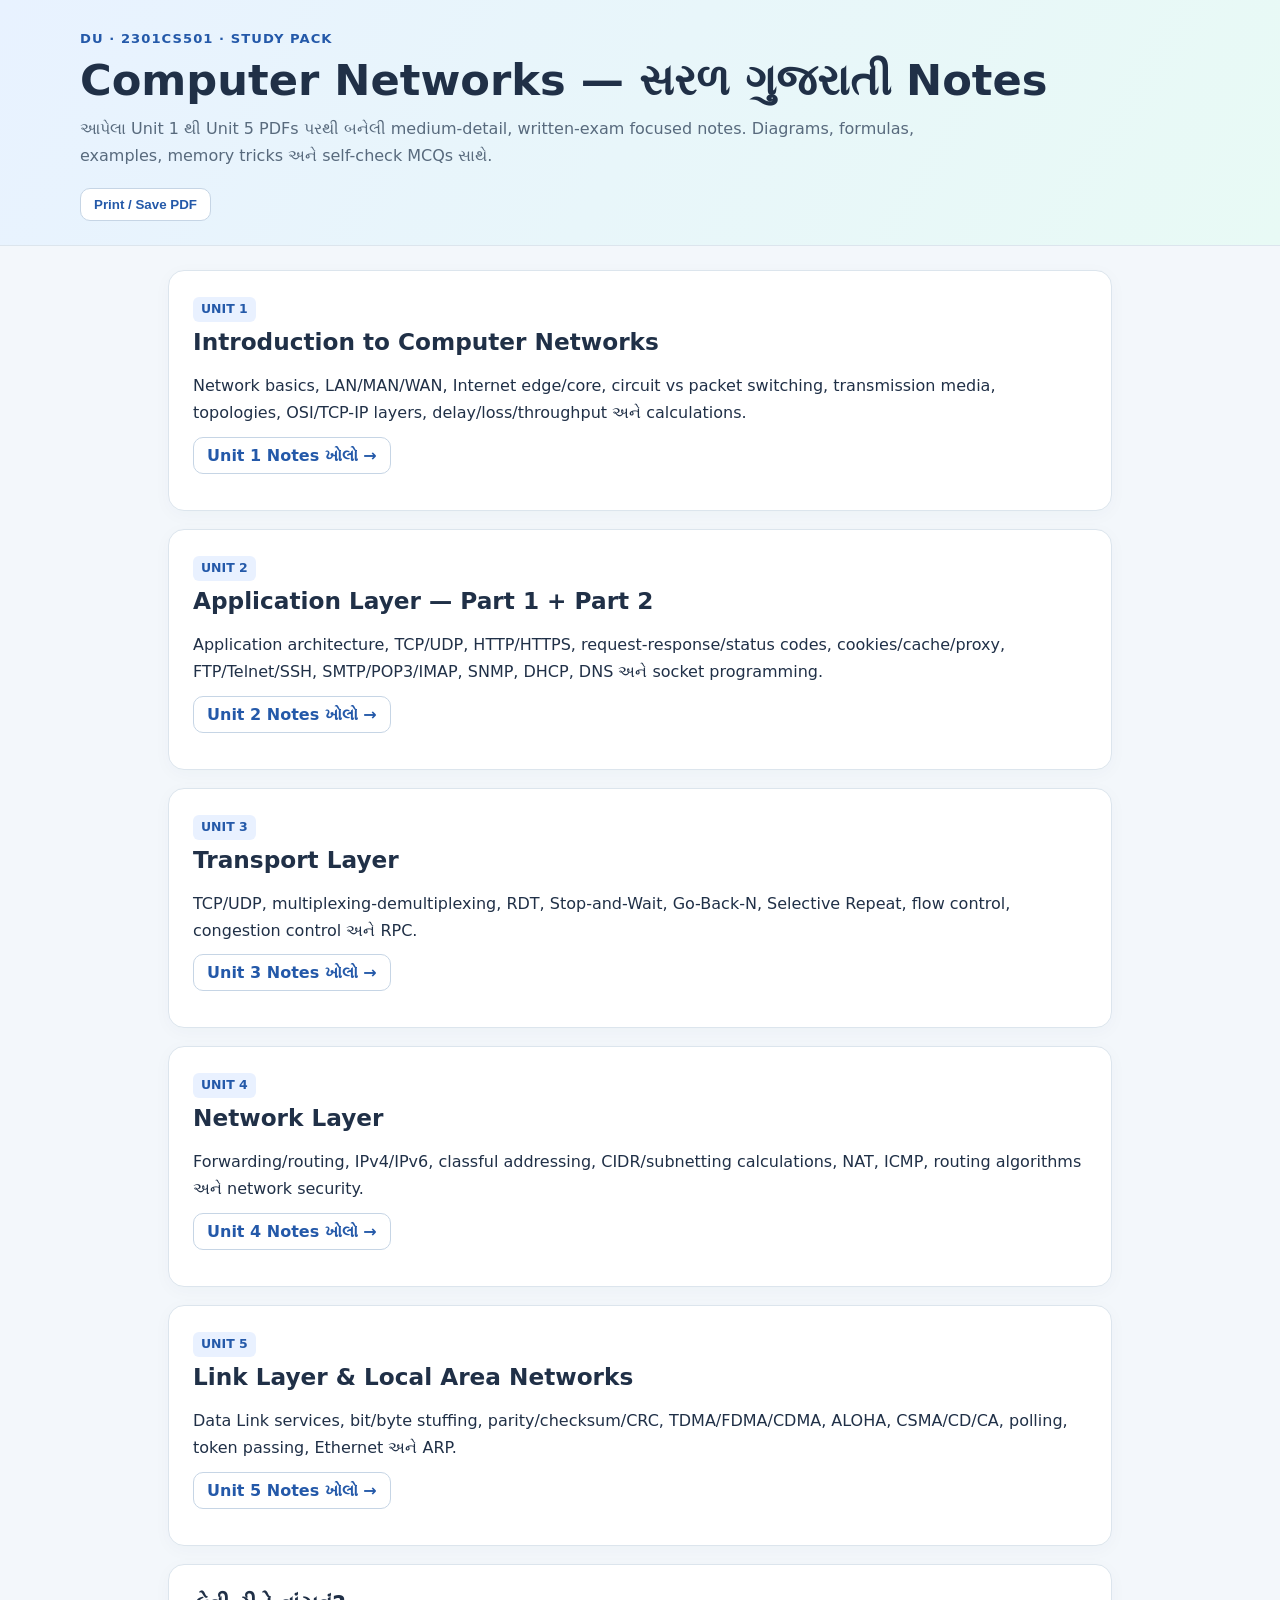
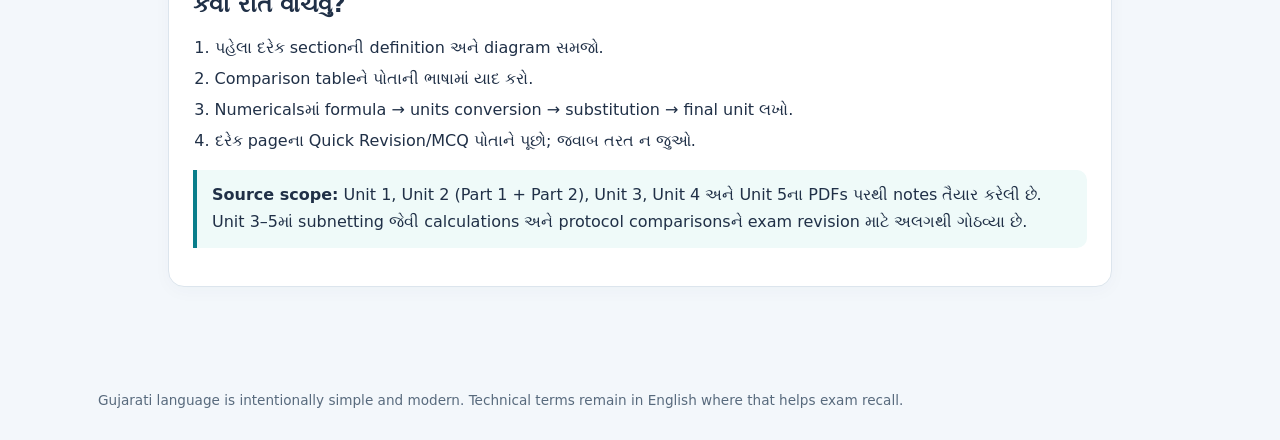
==== index.html @ ba111357 "CN" ====
<!doctype html><html lang="gu"><head><meta charset="utf-8"><meta name="viewport" content="width=device-width,initial-scale=1"><title>CN Gujarati Easy Notes</title><link rel="stylesheet" href="style.css"></head><body><header><div class="eyebrow">DU · 2301CS501 · Study Pack</div><h1>Computer Networks — સરળ ગુજરાતી Notes</h1><p>આપેલા Unit 1 થી Unit 5 PDFs પરથી બનેલી medium-detail, written-exam focused notes. Diagrams, formulas, examples, memory tricks અને self-check MCQs સાથે.</p><div class="nav"><button class="action" onclick="window.print()">Print / Save PDF</button></div></header><div class="wrap" style="display:block;max-width:980px"><main><section class="section"><span class="tag">UNIT 1</span><h2>Introduction to Computer Networks</h2><p>Network basics, LAN/MAN/WAN, Internet edge/core, circuit vs packet switching, transmission media, topologies, OSI/TCP-IP layers, delay/loss/throughput અને calculations.</p><p><a class="action" href="unit1.html">Unit 1 Notes ખોલો →</a></p></section><section class="section"><span class="tag">UNIT 2</span><h2>Application Layer — Part 1 + Part 2</h2><p>Application architecture, TCP/UDP, HTTP/HTTPS, request-response/status codes, cookies/cache/proxy, FTP/Telnet/SSH, SMTP/POP3/IMAP, SNMP, DHCP, DNS અને socket programming.</p><p><a class="action" href="unit2.html">Unit 2 Notes ખોલો →</a></p></section><section class="section"><span class="tag">UNIT 3</span><h2>Transport Layer</h2><p>TCP/UDP, multiplexing-demultiplexing, RDT, Stop-and-Wait, Go-Back-N, Selective Repeat, flow control, congestion control અને RPC.</p><p><a class="action" href="unit3.html">Unit 3 Notes ખોલો →</a></p></section><section class="section"><span class="tag">UNIT 4</span><h2>Network Layer</h2><p>Forwarding/routing, IPv4/IPv6, classful addressing, CIDR/subnetting calculations, NAT, ICMP, routing algorithms અને network security.</p><p><a class="action" href="unit4.html">Unit 4 Notes ખોલો →</a></p></section><section class="section"><span class="tag">UNIT 5</span><h2>Link Layer & Local Area Networks</h2><p>Data Link services, bit/byte stuffing, parity/checksum/CRC, TDMA/FDMA/CDMA, ALOHA, CSMA/CD/CA, polling, token passing, Ethernet અને ARP.</p><p><a class="action" href="unit5.html">Unit 5 Notes ખોલો →</a></p></section><section class="section"><h2>કેવી રીતે વાંચવું?</h2><ol><li>પહેલા દરેક sectionની definition અને diagram સમજો.</li><li>Comparison tableને પોતાની ભાષામાં યાદ કરો.</li><li>Numericalsમાં formula → units conversion → substitution → final unit લખો.</li><li>દરેક pageના Quick Revision/MCQ પોતાને પૂછો; જવાબ તરત ન જુઓ.</li></ol><div class="tip"><b>Source scope:</b> Unit 1, Unit 2 (Part 1 + Part 2), Unit 3, Unit 4 અને Unit 5ના PDFs પરથી notes તૈયાર કરેલી છે. Unit 3–5માં subnetting જેવી calculations અને protocol comparisonsને exam revision માટે અલગથી ગોઠવ્યા છે.</div></section></main></div><footer>Gujarati language is intentionally simple and modern. Technical terms remain in English where that helps exam recall.</footer></body></html>
---- style.css ----
*{box-sizing:border-box} :root{--ink:#203047;--muted:#586a7d;--line:#dce5ed;--paper:#fff;--bg:#f3f7fb;--blue:#2459a9;--teal:#087e8b;--gold:#e8a72e;--green:#257451;--rose:#b84b55}body{margin:0;background:var(--bg);color:var(--ink);font:16px/1.68 system-ui,-apple-system,"Noto Sans Gujarati","Nirmala UI",sans-serif}header{background:linear-gradient(120deg,#e8f2ff,#e8faf5);border-bottom:1px solid var(--line);padding:28px max(20px,calc((100% - 1120px)/2)) 24px}header .eyebrow{font-size:.82rem;letter-spacing:.08em;text-transform:uppercase;color:var(--blue);font-weight:800}h1{font-size:clamp(1.8rem,4vw,2.7rem);line-height:1.2;margin:.3rem 0 .6rem}header p{max-width:850px;color:var(--muted);margin:0}.nav{display:flex;gap:10px;flex-wrap:wrap;margin-top:18px}.nav a,.action{border:1px solid #c6d5e5;background:#fff;border-radius:10px;padding:8px 13px;text-decoration:none;color:var(--blue);font-weight:700;cursor:pointer}.wrap{max-width:1120px;margin:24px auto;padding:0 18px 60px;display:grid;grid-template-columns:240px minmax(0,1fr);gap:24px}.side{position:sticky;top:12px;align-self:start;background:#fff;border:1px solid var(--line);border-radius:14px;padding:16px;max-height:calc(100vh - 24px);overflow:auto}.side b{display:block;margin-bottom:8px}.side a{display:block;padding:5px 0;color:#385b7c;text-decoration:none;font-size:.9rem}.side a:hover{color:var(--teal)}main{min-width:0}.section{background:var(--paper);border:1px solid var(--line);border-radius:16px;padding:24px;margin-bottom:18px;scroll-margin-top:18px;box-shadow:0 4px 18px #18375408}.section h2{font-size:1.45rem;line-height:1.3;margin:0 0 12px}.section h3{font-size:1.08rem;margin:20px 0 7px}.section h4{margin:14px 0 5px}.tag{display:inline-block;border-radius:6px;background:#e9f1ff;color:#2459a9;padding:2px 8px;font-size:.78rem;font-weight:800;margin:0 5px 5px 0}.tip,.exam,.warning,.example{border-left:4px solid var(--teal);background:#effaf9;padding:12px 15px;border-radius:0 10px 10px 0;margin:14px 0}.exam{border-color:var(--gold);background:#fff8e8}.warning{border-color:var(--rose);background:#fff1f2}.example{border-color:var(--blue);background:#f0f5ff}.grid2{display:grid;grid-template-columns:repeat(2,minmax(0,1fr));gap:12px}.grid3{display:grid;grid-template-columns:repeat(3,minmax(0,1fr));gap:12px}.mini{border:1px solid var(--line);border-radius:12px;padding:13px;background:#fbfdff}.mini b{display:block;color:#234f7b}.flow{display:flex;gap:8px;align-items:center;flex-wrap:wrap;margin:14px 0}.node{background:#eef4ff;border:1px solid #c8d9f1;border-radius:9px;padding:9px 12px;text-align:center;font-weight:700}.arrow{font-size:1.25rem;color:var(--teal);font-weight:900}.formula{background:#172f4c;color:#fff;padding:15px 18px;border-radius:12px;font-size:1.08rem;font-weight:750;overflow-wrap:anywhere;margin:12px 0}.diagram{width:100%;height:auto;max-height:360px;background:#fbfdff;border:1px solid var(--line);border-radius:12px;margin:10px 0}.diagram text{font-family:system-ui,sans-serif;fill:#203047;font-size:13px}.diagram .box{fill:#eaf2ff;stroke:#7ba4d9;stroke-width:1.5}.diagram .line{stroke:#66829e;stroke-width:2;fill:none}.tablewrap{overflow:auto}table{border-collapse:collapse;width:100%;font-size:.94rem;margin:10px 0}th,td{border:1px solid var(--line);padding:9px 10px;text-align:left;vertical-align:top}th{background:#eef4fa;color:#234766}tr:nth-child(even) td{background:#fbfdff}ul,ol{padding-left:1.35rem}li{margin:.25rem 0}.mnemonic{font-weight:800;color:#087e8b}.quiz details{border:1px solid var(--line);border-radius:9px;padding:10px 13px;margin:8px 0;background:#fcfdff}.quiz summary{font-weight:700;cursor:pointer}.quiz details p{margin-bottom:0}.search{width:100%;padding:11px 12px;border:1px solid #cbd9e6;border-radius:9px;margin:8px 0 12px;font:inherit}.progress{font-size:.9rem;color:var(--muted)}footer{max-width:1120px;margin:0 auto;padding:0 18px 28px;color:var(--muted);font-size:.85rem}.toplink{float:right;text-decoration:none;font-size:.85rem;color:var(--blue)}@media(max-width:820px){.wrap{display:block}.side{position:static;max-height:none;margin-bottom:18px}.grid2,.grid3{grid-template-columns:1fr}.section{padding:18px}}@media print{body{background:white;font-size:11pt}.side,.nav,.action,.search{display:none!important}.wrap{display:block;max-width:none;margin:0;padding:0}.section{break-inside:avoid;box-shadow:none;border:1px solid #bbb;margin-bottom:12px;padding:15px}header{padding:20px;border-bottom:1px solid #aaa}.section h2{font-size:16pt}a{color:inherit}footer{display:none}}
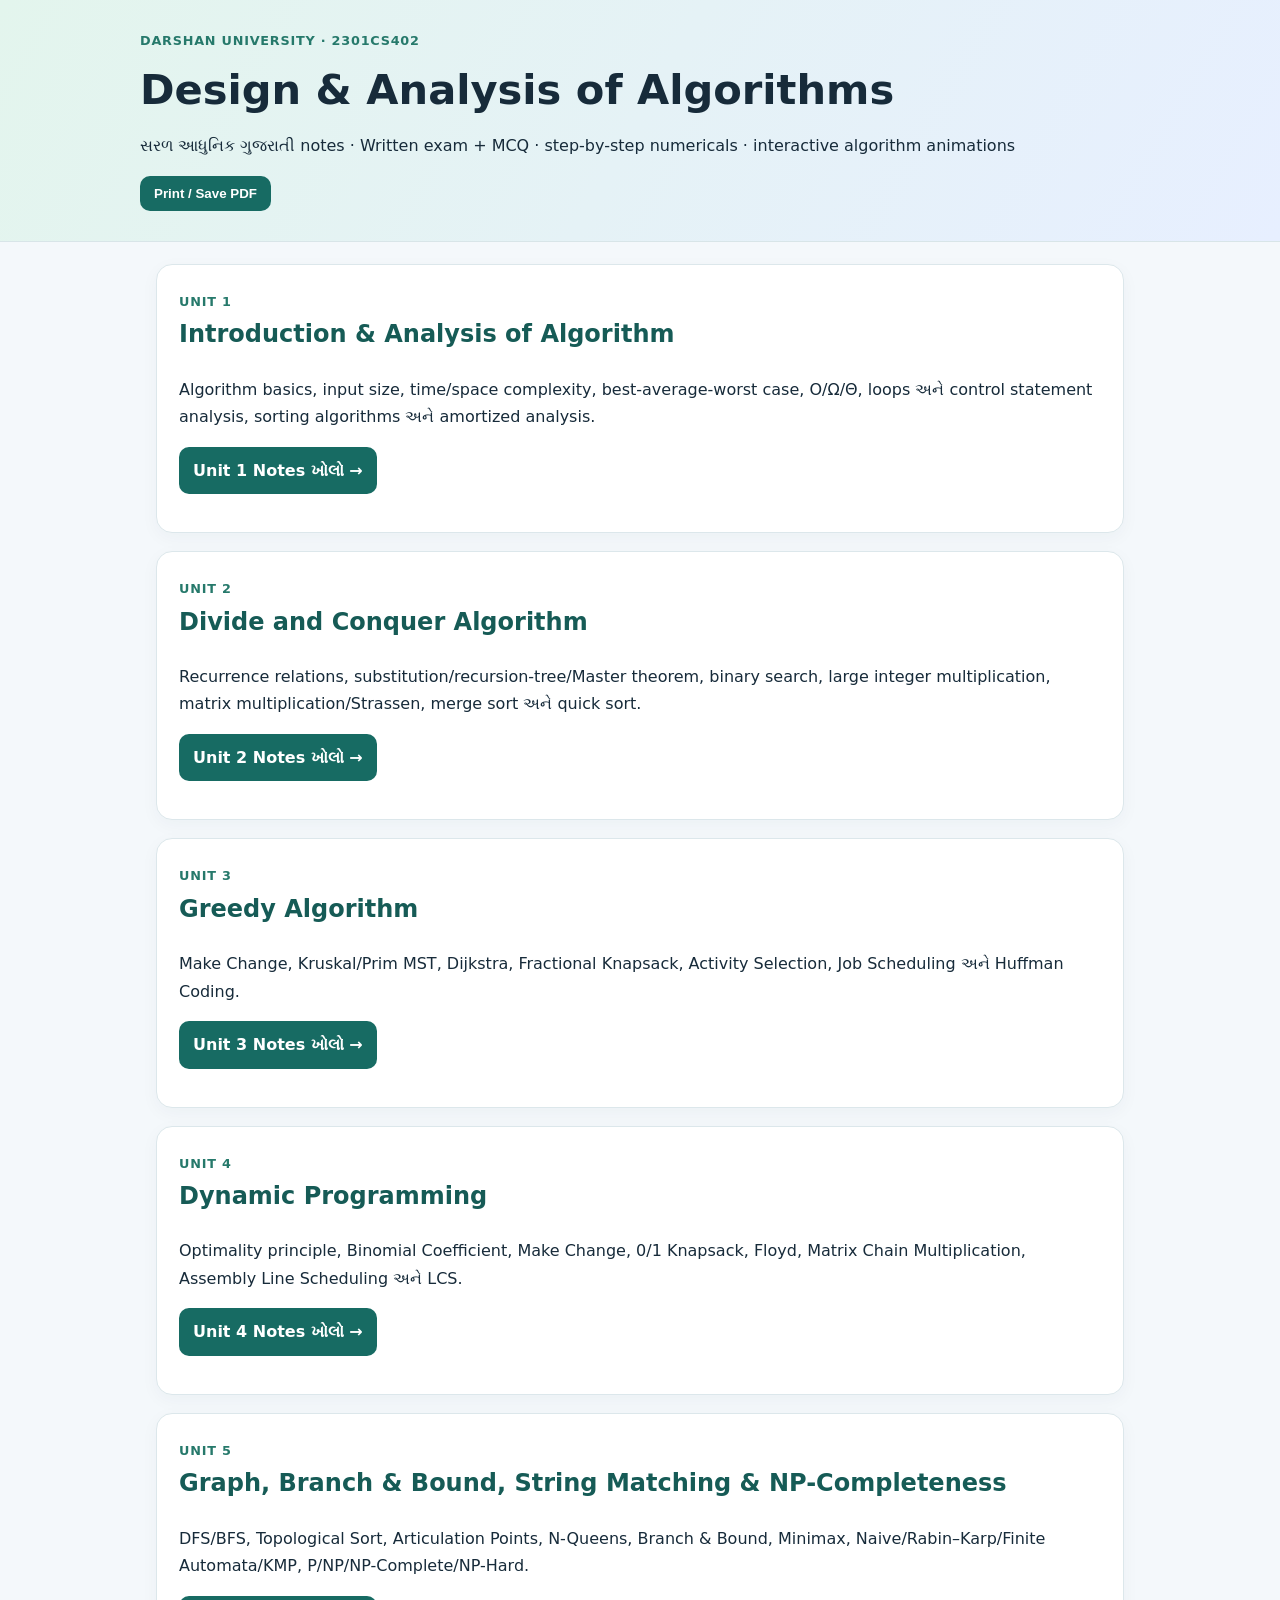
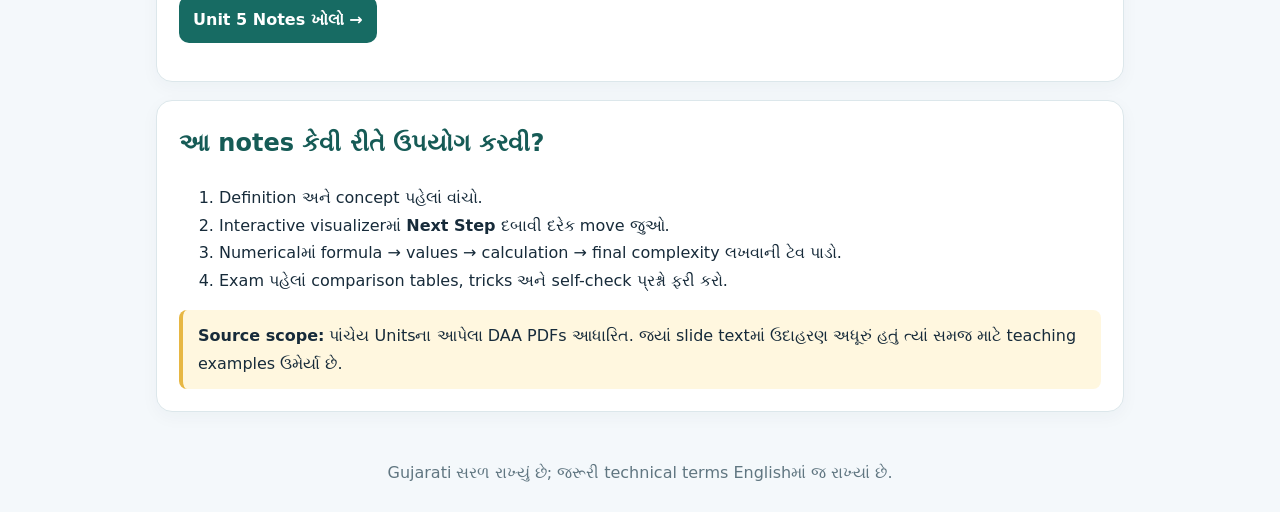
==== commit 7c71c97a: "DAA added" ====
--- a/index.html
+++ b/index.html
@@ -1 +1,8 @@
-<!doctype html><html lang="gu"><head><meta charset="utf-8"><meta name="viewport" content="width=device-width,initial-scale=1"><title>CN Gujarati Easy Notes</title><link rel="stylesheet" href="style.css"></head><body><header><div class="eyebrow">DU · 2301CS501 · Study Pack</div><h1>Computer Networks — સરળ ગુજરાતી Notes</h1><p>આપેલા Unit 1 થી Unit 5 PDFs પરથી બનેલી medium-detail, written-exam focused notes. Diagrams, formulas, examples, memory tricks અને self-check MCQs સાથે.</p><div class="nav"><button class="action" onclick="window.print()">Print / Save PDF</button></div></header><div class="wrap" style="display:block;max-width:980px"><main><section class="section"><span class="tag">UNIT 1</span><h2>Introduction to Computer Networks</h2><p>Network basics, LAN/MAN/WAN, Internet edge/core, circuit vs packet switching, transmission media, topologies, OSI/TCP-IP layers, delay/loss/throughput અને calculations.</p><p><a class="action" href="unit1.html">Unit 1 Notes ખોલો →</a></p></section><section class="section"><span class="tag">UNIT 2</span><h2>Application Layer — Part 1 + Part 2</h2><p>Application architecture, TCP/UDP, HTTP/HTTPS, request-response/status codes, cookies/cache/proxy, FTP/Telnet/SSH, SMTP/POP3/IMAP, SNMP, DHCP, DNS અને socket programming.</p><p><a class="action" href="unit2.html">Unit 2 Notes ખોલો →</a></p></section><section class="section"><span class="tag">UNIT 3</span><h2>Transport Layer</h2><p>TCP/UDP, multiplexing-demultiplexing, RDT, Stop-and-Wait, Go-Back-N, Selective Repeat, flow control, congestion control અને RPC.</p><p><a class="action" href="unit3.html">Unit 3 Notes ખોલો →</a></p></section><section class="section"><span class="tag">UNIT 4</span><h2>Network Layer</h2><p>Forwarding/routing, IPv4/IPv6, classful addressing, CIDR/subnetting calculations, NAT, ICMP, routing algorithms અને network security.</p><p><a class="action" href="unit4.html">Unit 4 Notes ખોલો →</a></p></section><section class="section"><span class="tag">UNIT 5</span><h2>Link Layer & Local Area Networks</h2><p>Data Link services, bit/byte stuffing, parity/checksum/CRC, TDMA/FDMA/CDMA, ALOHA, CSMA/CD/CA, polling, token passing, Ethernet અને ARP.</p><p><a class="action" href="unit5.html">Unit 5 Notes ખોલો →</a></p></section><section class="section"><h2>કેવી રીતે વાંચવું?</h2><ol><li>પહેલા દરેક sectionની definition અને diagram સમજો.</li><li>Comparison tableને પોતાની ભાષામાં યાદ કરો.</li><li>Numericalsમાં formula → units conversion → substitution → final unit લખો.</li><li>દરેક pageના Quick Revision/MCQ પોતાને પૂછો; જવાબ તરત ન જુઓ.</li></ol><div class="tip"><b>Source scope:</b> Unit 1, Unit 2 (Part 1 + Part 2), Unit 3, Unit 4 અને Unit 5ના PDFs પરથી notes તૈયાર કરેલી છે. Unit 3–5માં subnetting જેવી calculations અને protocol comparisonsને exam revision માટે અલગથી ગોઠવ્યા છે.</div></section></main></div><footer>Gujarati language is intentionally simple and modern. Technical terms remain in English where that helps exam recall.</footer></body></html>+<!doctype html><html lang="gu"><head><meta charset="utf-8"><meta name="viewport" content="width=device-width,initial-scale=1"><title>DAA — સરળ ગુજરાતી Study Notes</title><link rel="stylesheet" href="style.css"></head><body><header><div class="eyebrow">DARSHAN UNIVERSITY · 2301CS402</div><h1>Design & Analysis of Algorithms</h1><p>સરળ આધુનિક ગુજરાતી notes · Written exam + MCQ · step-by-step numericals · interactive algorithm animations</p><div class="nav"><button onclick="window.print()">Print / Save PDF</button></div></header><div class="wrap"><main>
+<section class="section"><span class="tag">UNIT 1</span><h2>Introduction & Analysis of Algorithm</h2><p>Algorithm basics, input size, time/space complexity, best-average-worst case, O/Ω/Θ, loops અને control statement analysis, sorting algorithms અને amortized analysis.</p><p><a class="action" href="unit1.html">Unit 1 Notes ખોલો →</a></p></section>
+<section class="section"><span class="tag">UNIT 2</span><h2>Divide and Conquer Algorithm</h2><p>Recurrence relations, substitution/recursion-tree/Master theorem, binary search, large integer multiplication, matrix multiplication/Strassen, merge sort અને quick sort.</p><p><a class="action" href="unit2.html">Unit 2 Notes ખોલો →</a></p></section>
+<section class="section"><span class="tag">UNIT 3</span><h2>Greedy Algorithm</h2><p>Make Change, Kruskal/Prim MST, Dijkstra, Fractional Knapsack, Activity Selection, Job Scheduling અને Huffman Coding.</p><p><a class="action" href="unit3.html">Unit 3 Notes ખોલો →</a></p></section>
+<section class="section"><span class="tag">UNIT 4</span><h2>Dynamic Programming</h2><p>Optimality principle, Binomial Coefficient, Make Change, 0/1 Knapsack, Floyd, Matrix Chain Multiplication, Assembly Line Scheduling અને LCS.</p><p><a class="action" href="unit4.html">Unit 4 Notes ખોલો →</a></p></section>
+<section class="section"><span class="tag">UNIT 5</span><h2>Graph, Branch & Bound, String Matching & NP-Completeness</h2><p>DFS/BFS, Topological Sort, Articulation Points, N-Queens, Branch & Bound, Minimax, Naive/Rabin–Karp/Finite Automata/KMP, P/NP/NP-Complete/NP-Hard.</p><p><a class="action" href="unit5.html">Unit 5 Notes ખોલો →</a></p></section>
+<section class="section"><h2>આ notes કેવી રીતે ઉપયોગ કરવી?</h2><ol><li>Definition અને concept પહેલાં વાંચો.</li><li>Interactive visualizerમાં <b>Next Step</b> દબાવી દરેક move જુઓ.</li><li>Numericalમાં formula → values → calculation → final complexity લખવાની ટેવ પાડો.</li><li>Exam પહેલાં comparison tables, tricks અને self-check પ્રશ્નો ફરી કરો.</li></ol><div class="tip"><b>Source scope:</b> પાંચેય Unitsના આપેલા DAA PDFs આધારિત. જ્યાં slide textમાં ઉદાહરણ અધૂરું હતું ત્યાં સમજ માટે teaching examples ઉમેર્યા છે.</div></section>
+</main></div><footer>Gujarati સરળ રાખ્યું છે; જરૂરી technical terms Englishમાં જ રાખ્યાં છે.</footer></body></html>
--- a/style.css
+++ b/style.css
@@ -1 +1 @@
-*{box-sizing:border-box} :root{--ink:#203047;--muted:#586a7d;--line:#dce5ed;--paper:#fff;--bg:#f3f7fb;--blue:#2459a9;--teal:#087e8b;--gold:#e8a72e;--green:#257451;--rose:#b84b55}body{margin:0;background:var(--bg);color:var(--ink);font:16px/1.68 system-ui,-apple-system,"Noto Sans Gujarati","Nirmala UI",sans-serif}header{background:linear-gradient(120deg,#e8f2ff,#e8faf5);border-bottom:1px solid var(--line);padding:28px max(20px,calc((100% - 1120px)/2)) 24px}header .eyebrow{font-size:.82rem;letter-spacing:.08em;text-transform:uppercase;color:var(--blue);font-weight:800}h1{font-size:clamp(1.8rem,4vw,2.7rem);line-height:1.2;margin:.3rem 0 .6rem}header p{max-width:850px;color:var(--muted);margin:0}.nav{display:flex;gap:10px;flex-wrap:wrap;margin-top:18px}.nav a,.action{border:1px solid #c6d5e5;background:#fff;border-radius:10px;padding:8px 13px;text-decoration:none;color:var(--blue);font-weight:700;cursor:pointer}.wrap{max-width:1120px;margin:24px auto;padding:0 18px 60px;display:grid;grid-template-columns:240px minmax(0,1fr);gap:24px}.side{position:sticky;top:12px;align-self:start;background:#fff;border:1px solid var(--line);border-radius:14px;padding:16px;max-height:calc(100vh - 24px);overflow:auto}.side b{display:block;margin-bottom:8px}.side a{display:block;padding:5px 0;color:#385b7c;text-decoration:none;font-size:.9rem}.side a:hover{color:var(--teal)}main{min-width:0}.section{background:var(--paper);border:1px solid var(--line);border-radius:16px;padding:24px;margin-bottom:18px;scroll-margin-top:18px;box-shadow:0 4px 18px #18375408}.section h2{font-size:1.45rem;line-height:1.3;margin:0 0 12px}.section h3{font-size:1.08rem;margin:20px 0 7px}.section h4{margin:14px 0 5px}.tag{display:inline-block;border-radius:6px;background:#e9f1ff;color:#2459a9;padding:2px 8px;font-size:.78rem;font-weight:800;margin:0 5px 5px 0}.tip,.exam,.warning,.example{border-left:4px solid var(--teal);background:#effaf9;padding:12px 15px;border-radius:0 10px 10px 0;margin:14px 0}.exam{border-color:var(--gold);background:#fff8e8}.warning{border-color:var(--rose);background:#fff1f2}.example{border-color:var(--blue);background:#f0f5ff}.grid2{display:grid;grid-template-columns:repeat(2,minmax(0,1fr));gap:12px}.grid3{display:grid;grid-template-columns:repeat(3,minmax(0,1fr));gap:12px}.mini{border:1px solid var(--line);border-radius:12px;padding:13px;background:#fbfdff}.mini b{display:block;color:#234f7b}.flow{display:flex;gap:8px;align-items:center;flex-wrap:wrap;margin:14px 0}.node{background:#eef4ff;border:1px solid #c8d9f1;border-radius:9px;padding:9px 12px;text-align:center;font-weight:700}.arrow{font-size:1.25rem;color:var(--teal);font-weight:900}.formula{background:#172f4c;color:#fff;padding:15px 18px;border-radius:12px;font-size:1.08rem;font-weight:750;overflow-wrap:anywhere;margin:12px 0}.diagram{width:100%;height:auto;max-height:360px;background:#fbfdff;border:1px solid var(--line);border-radius:12px;margin:10px 0}.diagram text{font-family:system-ui,sans-serif;fill:#203047;font-size:13px}.diagram .box{fill:#eaf2ff;stroke:#7ba4d9;stroke-width:1.5}.diagram .line{stroke:#66829e;stroke-width:2;fill:none}.tablewrap{overflow:auto}table{border-collapse:collapse;width:100%;font-size:.94rem;margin:10px 0}th,td{border:1px solid var(--line);padding:9px 10px;text-align:left;vertical-align:top}th{background:#eef4fa;color:#234766}tr:nth-child(even) td{background:#fbfdff}ul,ol{padding-left:1.35rem}li{margin:.25rem 0}.mnemonic{font-weight:800;color:#087e8b}.quiz details{border:1px solid var(--line);border-radius:9px;padding:10px 13px;margin:8px 0;background:#fcfdff}.quiz summary{font-weight:700;cursor:pointer}.quiz details p{margin-bottom:0}.search{width:100%;padding:11px 12px;border:1px solid #cbd9e6;border-radius:9px;margin:8px 0 12px;font:inherit}.progress{font-size:.9rem;color:var(--muted)}footer{max-width:1120px;margin:0 auto;padding:0 18px 28px;color:var(--muted);font-size:.85rem}.toplink{float:right;text-decoration:none;font-size:.85rem;color:var(--blue)}@media(max-width:820px){.wrap{display:block}.side{position:static;max-height:none;margin-bottom:18px}.grid2,.grid3{grid-template-columns:1fr}.section{padding:18px}}@media print{body{background:white;font-size:11pt}.side,.nav,.action,.search{display:none!important}.wrap{display:block;max-width:none;margin:0;padding:0}.section{break-inside:avoid;box-shadow:none;border:1px solid #bbb;margin-bottom:12px;padding:15px}header{padding:20px;border-bottom:1px solid #aaa}.section h2{font-size:16pt}a{color:inherit}footer{display:none}}+*{box-sizing:border-box}body{margin:0;background:#f4f8fb;color:#172b3a;font:16px/1.72 system-ui,"Noto Sans Gujarati",sans-serif}header{background:linear-gradient(120deg,#e3f5ed,#e7efff);padding:30px max(20px,calc((100% - 1000px)/2));border-bottom:1px solid #d8e5e8}h1{line-height:1.25;font-size:clamp(1.8rem,4vw,2.6rem);margin:.3em 0}h2{color:#165b56;margin-top:0}h3{color:#225b78;margin-bottom:.4em}.eyebrow,.tag{font-size:.8rem;font-weight:800;letter-spacing:.06em;color:#26796b}.wrap{max-width:1000px;margin:22px auto;padding:0 16px}main{display:grid;gap:18px}.section,.panel{background:white;border:1px solid #dce7eb;border-radius:16px;padding:22px;box-shadow:0 5px 18px #17344b0a}.nav{display:flex;flex-wrap:wrap;gap:8px;margin-top:15px}.action,button{display:inline-block;border:0;border-radius:10px;background:#176b63;color:white;padding:10px 14px;text-decoration:none;font-weight:700;cursor:pointer}.secondary{background:#e7f1f7;color:#20566a}.grid{display:grid;grid-template-columns:repeat(auto-fit,minmax(230px,1fr));gap:12px}.tip{background:#fff7df;border-left:4px solid #e7b743;padding:12px 15px;border-radius:8px}.good{background:#e8f7ef;border-left:4px solid #3caa79;padding:12px 15px;border-radius:8px}.formula{background:#eef5ff;border:1px dashed #90b3dc;border-radius:10px;padding:12px;text-align:center;font-weight:700;font-size:1.1rem}.tablewrap{overflow:auto}table{border-collapse:collapse;width:100%;margin:12px 0}th,td{border:1px solid #d7e2e8;padding:9px;text-align:left;vertical-align:top}th{background:#eaf3f7}.bars{height:220px;display:flex;align-items:end;gap:7px;padding:14px;background:#f2f7f9;border-radius:12px;margin:14px 0}.bar{flex:1;min-width:20px;display:flex;align-items:end;justify-content:center;border-radius:7px 7px 0 0;color:#17324a;font-weight:800;padding-bottom:6px;transition:height .35s,background .25s;font-size:.9rem}.bar.active{background:#ffcf70!important;outline:3px solid #d79d2e}.bar.sorted{background:#83d8b1!important}.steps{padding-left:22px}.pill{display:inline-block;border-radius:30px;background:#eaf4f2;padding:4px 10px;font-size:.85rem;margin:3px}.small{color:#5a6d78;font-size:.92rem}footer{text-align:center;color:#607681;padding:25px}.controls{display:flex;flex-wrap:wrap;gap:8px;align-items:center}.controls input,.controls select{padding:9px;border:1px solid #c7d7df;border-radius:8px;font:inherit}.tree{display:flex;flex-direction:column;align-items:center;gap:12px}.treelevel{display:flex;justify-content:center;gap:10px;flex-wrap:wrap}.node{background:#e6f2ff;border:1px solid #a8c9ec;border-radius:9px;padding:9px 13px;text-align:center}.node.hot{background:#fff0c8;border-color:#e4b54a}.inlinecode{font-family:ui-monospace,monospace;background:#f0f4f6;padding:2px 5px;border-radius:5px}details{border:1px solid #dce7eb;border-radius:10px;padding:12px;margin:10px 0}summary{font-weight:800;cursor:pointer}a{color:#116e70} @media(max-width:600px){.section,.panel{padding:16px}header{padding:24px 18px}.bars{gap:3px;padding:8px}.bar{font-size:.75rem}}@media print{body{background:white}.section,.panel{break-inside:avoid;box-shadow:none}button,.controls{display:none}header{background:white}}
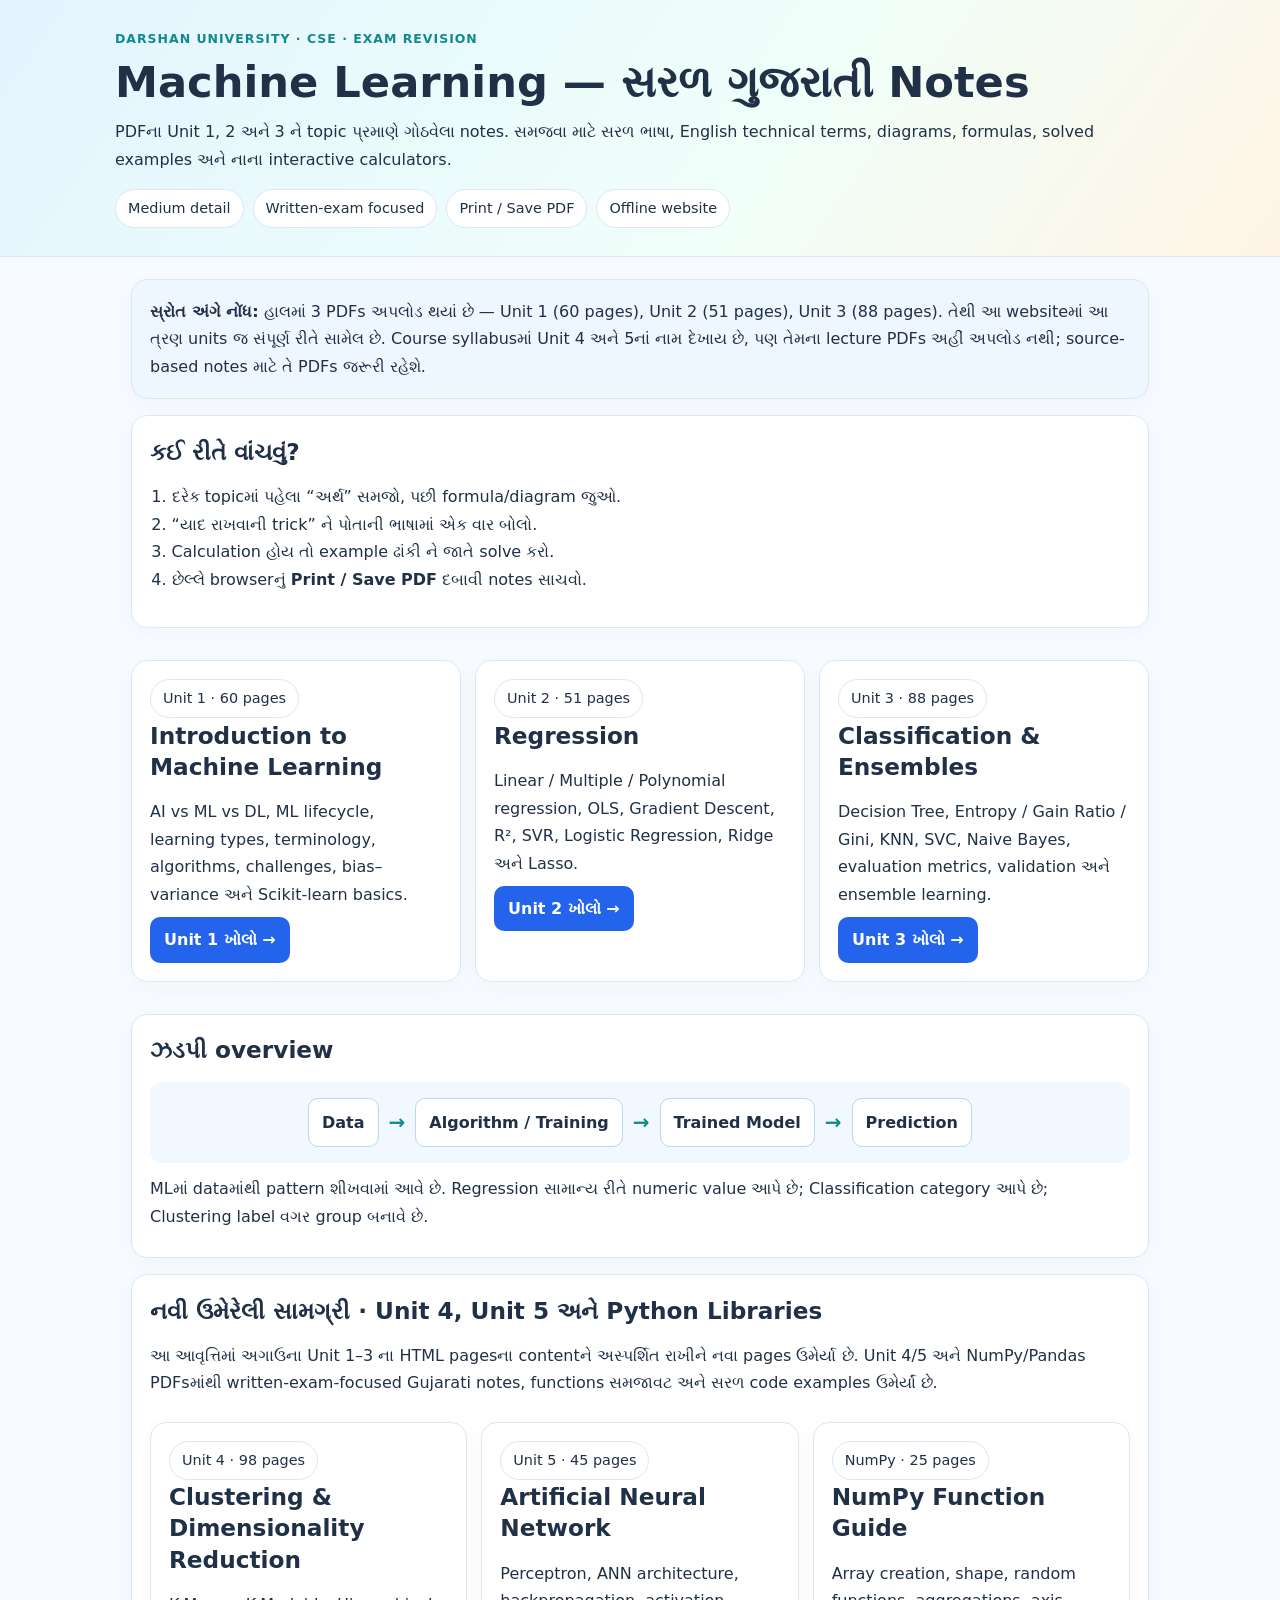
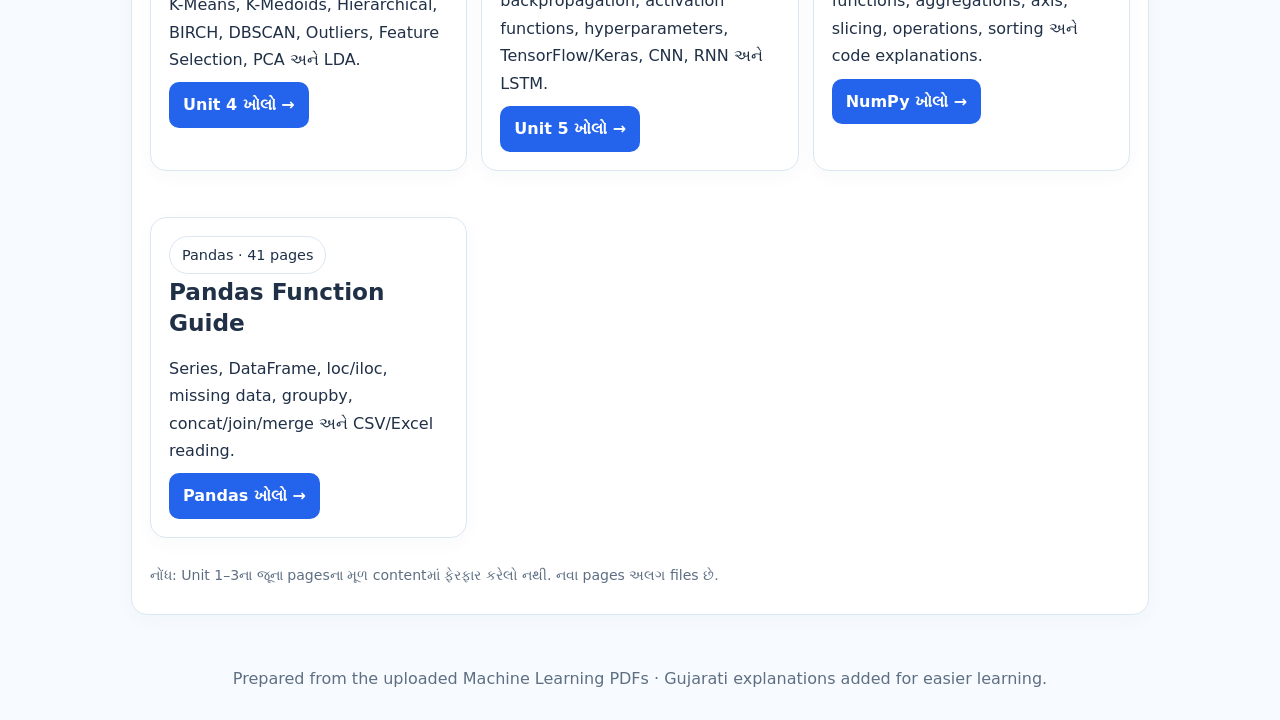
==== commit ffb2392a: "ML" ====
--- a/index.html
+++ b/index.html
@@ -1,8 +1,6 @@
-<!doctype html><html lang="gu"><head><meta charset="utf-8"><meta name="viewport" content="width=device-width,initial-scale=1"><title>DAA — સરળ ગુજરાતી Study Notes</title><link rel="stylesheet" href="style.css"></head><body><header><div class="eyebrow">DARSHAN UNIVERSITY · 2301CS402</div><h1>Design & Analysis of Algorithms</h1><p>સરળ આધુનિક ગુજરાતી notes · Written exam + MCQ · step-by-step numericals · interactive algorithm animations</p><div class="nav"><button onclick="window.print()">Print / Save PDF</button></div></header><div class="wrap"><main>
-<section class="section"><span class="tag">UNIT 1</span><h2>Introduction & Analysis of Algorithm</h2><p>Algorithm basics, input size, time/space complexity, best-average-worst case, O/Ω/Θ, loops અને control statement analysis, sorting algorithms અને amortized analysis.</p><p><a class="action" href="unit1.html">Unit 1 Notes ખોલો →</a></p></section>
-<section class="section"><span class="tag">UNIT 2</span><h2>Divide and Conquer Algorithm</h2><p>Recurrence relations, substitution/recursion-tree/Master theorem, binary search, large integer multiplication, matrix multiplication/Strassen, merge sort અને quick sort.</p><p><a class="action" href="unit2.html">Unit 2 Notes ખોલો →</a></p></section>
-<section class="section"><span class="tag">UNIT 3</span><h2>Greedy Algorithm</h2><p>Make Change, Kruskal/Prim MST, Dijkstra, Fractional Knapsack, Activity Selection, Job Scheduling અને Huffman Coding.</p><p><a class="action" href="unit3.html">Unit 3 Notes ખોલો →</a></p></section>
-<section class="section"><span class="tag">UNIT 4</span><h2>Dynamic Programming</h2><p>Optimality principle, Binomial Coefficient, Make Change, 0/1 Knapsack, Floyd, Matrix Chain Multiplication, Assembly Line Scheduling અને LCS.</p><p><a class="action" href="unit4.html">Unit 4 Notes ખોલો →</a></p></section>
-<section class="section"><span class="tag">UNIT 5</span><h2>Graph, Branch & Bound, String Matching & NP-Completeness</h2><p>DFS/BFS, Topological Sort, Articulation Points, N-Queens, Branch & Bound, Minimax, Naive/Rabin–Karp/Finite Automata/KMP, P/NP/NP-Complete/NP-Hard.</p><p><a class="action" href="unit5.html">Unit 5 Notes ખોલો →</a></p></section>
-<section class="section"><h2>આ notes કેવી રીતે ઉપયોગ કરવી?</h2><ol><li>Definition અને concept પહેલાં વાંચો.</li><li>Interactive visualizerમાં <b>Next Step</b> દબાવી દરેક move જુઓ.</li><li>Numericalમાં formula → values → calculation → final complexity લખવાની ટેવ પાડો.</li><li>Exam પહેલાં comparison tables, tricks અને self-check પ્રશ્નો ફરી કરો.</li></ol><div class="tip"><b>Source scope:</b> પાંચેય Unitsના આપેલા DAA PDFs આધારિત. જ્યાં slide textમાં ઉદાહરણ અધૂરું હતું ત્યાં સમજ માટે teaching examples ઉમેર્યા છે.</div></section>
-</main></div><footer>Gujarati સરળ રાખ્યું છે; જરૂરી technical terms Englishમાં જ રાખ્યાં છે.</footer></body></html>+<!doctype html><html lang="gu"><head><meta charset="utf-8"><meta name="viewport" content="width=device-width,initial-scale=1"><title>Machine Learning — Gujarati Study Notes</title><link rel="stylesheet" href="style.css"></head><body><header class="hero"><div class="eyebrow">DARSHAN UNIVERSITY · CSE · EXAM REVISION</div><h1>Machine Learning — સરળ ગુજરાતી Notes</h1><p>PDFના Unit 1, 2 અને 3 ને topic પ્રમાણે ગોઠવેલા notes. સમજવા માટે સરળ ભાષા, English technical terms, diagrams, formulas, solved examples અને નાના interactive calculators.</p><div class="pillrow"><span class="tag">Medium detail</span><span class="tag">Written-exam focused</span><span class="tag">Print / Save PDF</span><span class="tag">Offline website</span></div></header><main class="wrap"><div class="note"><b>સ્રોત અંગે નોંધ:</b> હાલમાં 3 PDFs અપલોડ થયાં છે — Unit 1 (60 pages), Unit 2 (51 pages), Unit 3 (88 pages). તેથી આ websiteમાં આ ત્રણ units જ સંપૂર્ણ રીતે સામેલ છે. Course syllabusમાં Unit 4 અને 5નાં નામ દેખાય છે, પણ તેમના lecture PDFs અહીં અપલોડ નથી; source-based notes માટે તે PDFs જરૂરી રહેશે.</div><section class="topic"><h2>કઈ રીતે વાંચવું?</h2><ol class="steps"><li>દરેક topicમાં પહેલા “અર્થ” સમજો, પછી formula/diagram જુઓ.</li><li>“યાદ રાખવાની trick” ને પોતાની ભાષામાં એક વાર બોલો.</li><li>Calculation હોય તો example ઢાંકી ને જાતે solve કરો.</li><li>છેલ્લે browserનું <b>Print / Save PDF</b> દબાવી notes સાચવો.</li></ol></section><div class="grid"><article class="card"><span class="tag">Unit 1 · 60 pages</span><h2>Introduction to Machine Learning</h2><p>AI vs ML vs DL, ML lifecycle, learning types, terminology, algorithms, challenges, bias–variance અને Scikit-learn basics.</p><a class="btn" href="unit1.html">Unit 1 ખોલો →</a></article><article class="card"><span class="tag">Unit 2 · 51 pages</span><h2>Regression</h2><p>Linear / Multiple / Polynomial regression, OLS, Gradient Descent, R², SVR, Logistic Regression, Ridge અને Lasso.</p><a class="btn" href="unit2.html">Unit 2 ખોલો →</a></article><article class="card"><span class="tag">Unit 3 · 88 pages</span><h2>Classification & Ensembles</h2><p>Decision Tree, Entropy / Gain Ratio / Gini, KNN, SVC, Naive Bayes, evaluation metrics, validation અને ensemble learning.</p><a class="btn" href="unit3.html">Unit 3 ખોલો →</a></article></div><section class="topic"><h2>ઝડપી overview</h2><div class="diagram"><div class="node">Data</div><span class="arrow">→</span><div class="node">Algorithm / Training</div><span class="arrow">→</span><div class="node">Trained Model</div><span class="arrow">→</span><div class="node">Prediction</div></div><p>MLમાં dataમાંથી pattern શીખવામાં આવે છે. Regression સામાન્ય રીતે numeric value આપે છે; Classification category આપે છે; Clustering label વગર group બનાવે છે.</p></section><section class="topic"><h2>નવી ઉમેરેલી સામગ્રી · Unit 4, Unit 5 અને Python Libraries</h2><p>આ આવૃત્તિમાં અગાઉના Unit 1–3 ના HTML pagesના contentને અસ્પર્શિત રાખીને નવા pages ઉમેર્યા છે. Unit 4/5 અને NumPy/Pandas PDFsમાંથી written-exam-focused Gujarati notes, functions સમજાવટ અને સરળ code examples ઉમેર્યાં છે.</p><div class="grid">
+<article class="card"><span class="tag">Unit 4 · 98 pages</span><h2>Clustering & Dimensionality Reduction</h2><p>K-Means, K-Medoids, Hierarchical, BIRCH, DBSCAN, Outliers, Feature Selection, PCA અને LDA.</p><a class="btn" href="unit4.html">Unit 4 ખોલો →</a></article>
+<article class="card"><span class="tag">Unit 5 · 45 pages</span><h2>Artificial Neural Network</h2><p>Perceptron, ANN architecture, backpropagation, activation functions, hyperparameters, TensorFlow/Keras, CNN, RNN અને LSTM.</p><a class="btn" href="unit5.html">Unit 5 ખોલો →</a></article>
+<article class="card"><span class="tag">NumPy · 25 pages</span><h2>NumPy Function Guide</h2><p>Array creation, shape, random functions, aggregations, axis, slicing, operations, sorting અને code explanations.</p><a class="btn" href="numpy.html">NumPy ખોલો →</a></article>
+<article class="card"><span class="tag">Pandas · 41 pages</span><h2>Pandas Function Guide</h2><p>Series, DataFrame, loc/iloc, missing data, groupby, concat/join/merge અને CSV/Excel reading.</p><a class="btn" href="pandas.html">Pandas ખોલો →</a></article>
+</div><p class="small">નોંધ: Unit 1–3ના જૂના pagesના મૂળ contentમાં ફેરફાર કરેલો નથી. નવા pages અલગ files છે.</p></section></main><footer class="footer">Prepared from the uploaded Machine Learning PDFs · Gujarati explanations added for easier learning.</footer></body></html>
--- a/style.css
+++ b/style.css
@@ -1 +1,2 @@
-*{box-sizing:border-box}body{margin:0;background:#f4f8fb;color:#172b3a;font:16px/1.72 system-ui,"Noto Sans Gujarati",sans-serif}header{background:linear-gradient(120deg,#e3f5ed,#e7efff);padding:30px max(20px,calc((100% - 1000px)/2));border-bottom:1px solid #d8e5e8}h1{line-height:1.25;font-size:clamp(1.8rem,4vw,2.6rem);margin:.3em 0}h2{color:#165b56;margin-top:0}h3{color:#225b78;margin-bottom:.4em}.eyebrow,.tag{font-size:.8rem;font-weight:800;letter-spacing:.06em;color:#26796b}.wrap{max-width:1000px;margin:22px auto;padding:0 16px}main{display:grid;gap:18px}.section,.panel{background:white;border:1px solid #dce7eb;border-radius:16px;padding:22px;box-shadow:0 5px 18px #17344b0a}.nav{display:flex;flex-wrap:wrap;gap:8px;margin-top:15px}.action,button{display:inline-block;border:0;border-radius:10px;background:#176b63;color:white;padding:10px 14px;text-decoration:none;font-weight:700;cursor:pointer}.secondary{background:#e7f1f7;color:#20566a}.grid{display:grid;grid-template-columns:repeat(auto-fit,minmax(230px,1fr));gap:12px}.tip{background:#fff7df;border-left:4px solid #e7b743;padding:12px 15px;border-radius:8px}.good{background:#e8f7ef;border-left:4px solid #3caa79;padding:12px 15px;border-radius:8px}.formula{background:#eef5ff;border:1px dashed #90b3dc;border-radius:10px;padding:12px;text-align:center;font-weight:700;font-size:1.1rem}.tablewrap{overflow:auto}table{border-collapse:collapse;width:100%;margin:12px 0}th,td{border:1px solid #d7e2e8;padding:9px;text-align:left;vertical-align:top}th{background:#eaf3f7}.bars{height:220px;display:flex;align-items:end;gap:7px;padding:14px;background:#f2f7f9;border-radius:12px;margin:14px 0}.bar{flex:1;min-width:20px;display:flex;align-items:end;justify-content:center;border-radius:7px 7px 0 0;color:#17324a;font-weight:800;padding-bottom:6px;transition:height .35s,background .25s;font-size:.9rem}.bar.active{background:#ffcf70!important;outline:3px solid #d79d2e}.bar.sorted{background:#83d8b1!important}.steps{padding-left:22px}.pill{display:inline-block;border-radius:30px;background:#eaf4f2;padding:4px 10px;font-size:.85rem;margin:3px}.small{color:#5a6d78;font-size:.92rem}footer{text-align:center;color:#607681;padding:25px}.controls{display:flex;flex-wrap:wrap;gap:8px;align-items:center}.controls input,.controls select{padding:9px;border:1px solid #c7d7df;border-radius:8px;font:inherit}.tree{display:flex;flex-direction:column;align-items:center;gap:12px}.treelevel{display:flex;justify-content:center;gap:10px;flex-wrap:wrap}.node{background:#e6f2ff;border:1px solid #a8c9ec;border-radius:9px;padding:9px 13px;text-align:center}.node.hot{background:#fff0c8;border-color:#e4b54a}.inlinecode{font-family:ui-monospace,monospace;background:#f0f4f6;padding:2px 5px;border-radius:5px}details{border:1px solid #dce7eb;border-radius:10px;padding:12px;margin:10px 0}summary{font-weight:800;cursor:pointer}a{color:#116e70} @media(max-width:600px){.section,.panel{padding:16px}header{padding:24px 18px}.bars{gap:3px;padding:8px}.bar{font-size:.75rem}}@media print{body{background:white}.section,.panel{break-inside:avoid;box-shadow:none}button,.controls{display:none}header{background:white}}+
+:root{--ink:#203047;--muted:#5e6f83;--paper:#f7fbff;--card:#fff;--line:#dce7f2;--blue:#2463eb;--teal:#0f8b8d;--orange:#e98b27}*{box-sizing:border-box}body{margin:0;background:var(--paper);color:var(--ink);font:16px/1.72 system-ui,-apple-system,"Noto Sans Gujarati","Nirmala UI",sans-serif}a{color:#174fc7}header.hero{padding:28px max(18px,calc((100% - 1050px)/2));background:linear-gradient(125deg,#e4f4ff,#f0fff9 60%,#fff4e5);border-bottom:1px solid var(--line)}.eyebrow{font-size:.78rem;letter-spacing:.08em;font-weight:800;color:var(--teal)}h1{font-size:clamp(1.8rem,4vw,2.7rem);line-height:1.2;margin:.5rem 0}h2{font-size:1.45rem;line-height:1.35;margin:.1rem 0 1rem}h3{font-size:1.08rem;margin:1rem 0 .35rem}p{margin:.55rem 0}main.wrap{max-width:1050px;margin:22px auto;padding:0 16px}.nav,.pillrow{display:flex;gap:9px;flex-wrap:wrap;margin-top:16px}.navlink,.tag{display:inline-block;background:#fff;border:1px solid var(--line);border-radius:999px;padding:6px 12px;text-decoration:none;font-size:.9rem;color:var(--ink)}.navlink.active{background:#dff7ef;border-color:#8ad8c4}.btn{display:inline-block;border:0;background:var(--blue);color:#fff;border-radius:10px;padding:9px 14px;text-decoration:none;font-weight:700;cursor:pointer}.btn.secondary{background:#fff;color:var(--ink);border:1px solid var(--line)}.topic,.card,.note,.codebox,.formula,.memory,.warning{background:var(--card);border:1px solid var(--line);border-radius:16px;padding:18px;margin:16px 0;box-shadow:0 5px 20px #234b6b08}.topic{scroll-margin-top:16px}.grid{display:grid;grid-template-columns:repeat(auto-fit,minmax(240px,1fr));gap:14px}.diagram{display:flex;align-items:center;justify-content:center;flex-wrap:wrap;gap:10px;background:#f1f8ff;border-radius:12px;padding:16px;margin:12px 0}.node{background:#fff;border:1px solid #b9d7f2;border-radius:10px;padding:10px 13px;text-align:center;font-weight:650}.arrow{color:var(--teal);font-weight:900;font-size:1.25rem}.formula{background:#f0f9f5;border-left:5px solid var(--teal);font-family:ui-monospace,monospace;overflow:auto}.memory{background:#fff8e9;border-left:5px solid var(--orange)}.note{background:#eef7ff}.warning{background:#fff4ef;border-color:#f3c9b9}.codebox{background:#152338;color:#eaf3ff;overflow:auto}.codebox pre{margin:0;white-space:pre-wrap;overflow-wrap:anywhere;font:14px/1.6 ui-monospace,SFMono-Regular,Consolas,monospace}.toolbar{display:flex;gap:12px;align-items:center;flex-wrap:wrap;margin:18px 0}.toolbar input{flex:1;min-width:230px;padding:11px 13px;border:1px solid var(--line);border-radius:10px;font:inherit}.small,caption{font-size:.88rem;color:var(--muted)}table{border-collapse:collapse;width:100%;margin:10px 0;background:white}td,th{border:1px solid var(--line);padding:8px;text-align:left;vertical-align:top}th{background:#eaf4ff}ul,ol{padding-left:1.35rem}.two{display:grid;grid-template-columns:repeat(auto-fit,minmax(270px,1fr));gap:14px}.hidden{display:none!important}.footer{text-align:center;color:var(--muted);padding:28px 12px}@media(max-width:600px){body{font-size:15px}header.hero{padding:22px 16px}.topic,.card{padding:14px}table{font-size:.88rem}}@media print{body{background:white;font-size:11pt}header.hero{background:white;padding:10px;border-bottom:1px solid #aaa}.nav,.toolbar,.btn{display:none!important}.topic,.card,.note,.formula,.memory{box-shadow:none;break-inside:avoid;border:1px solid #bbb}main.wrap{max-width:none;margin:0;padding:0 8px}a{color:black;text-decoration:none}}
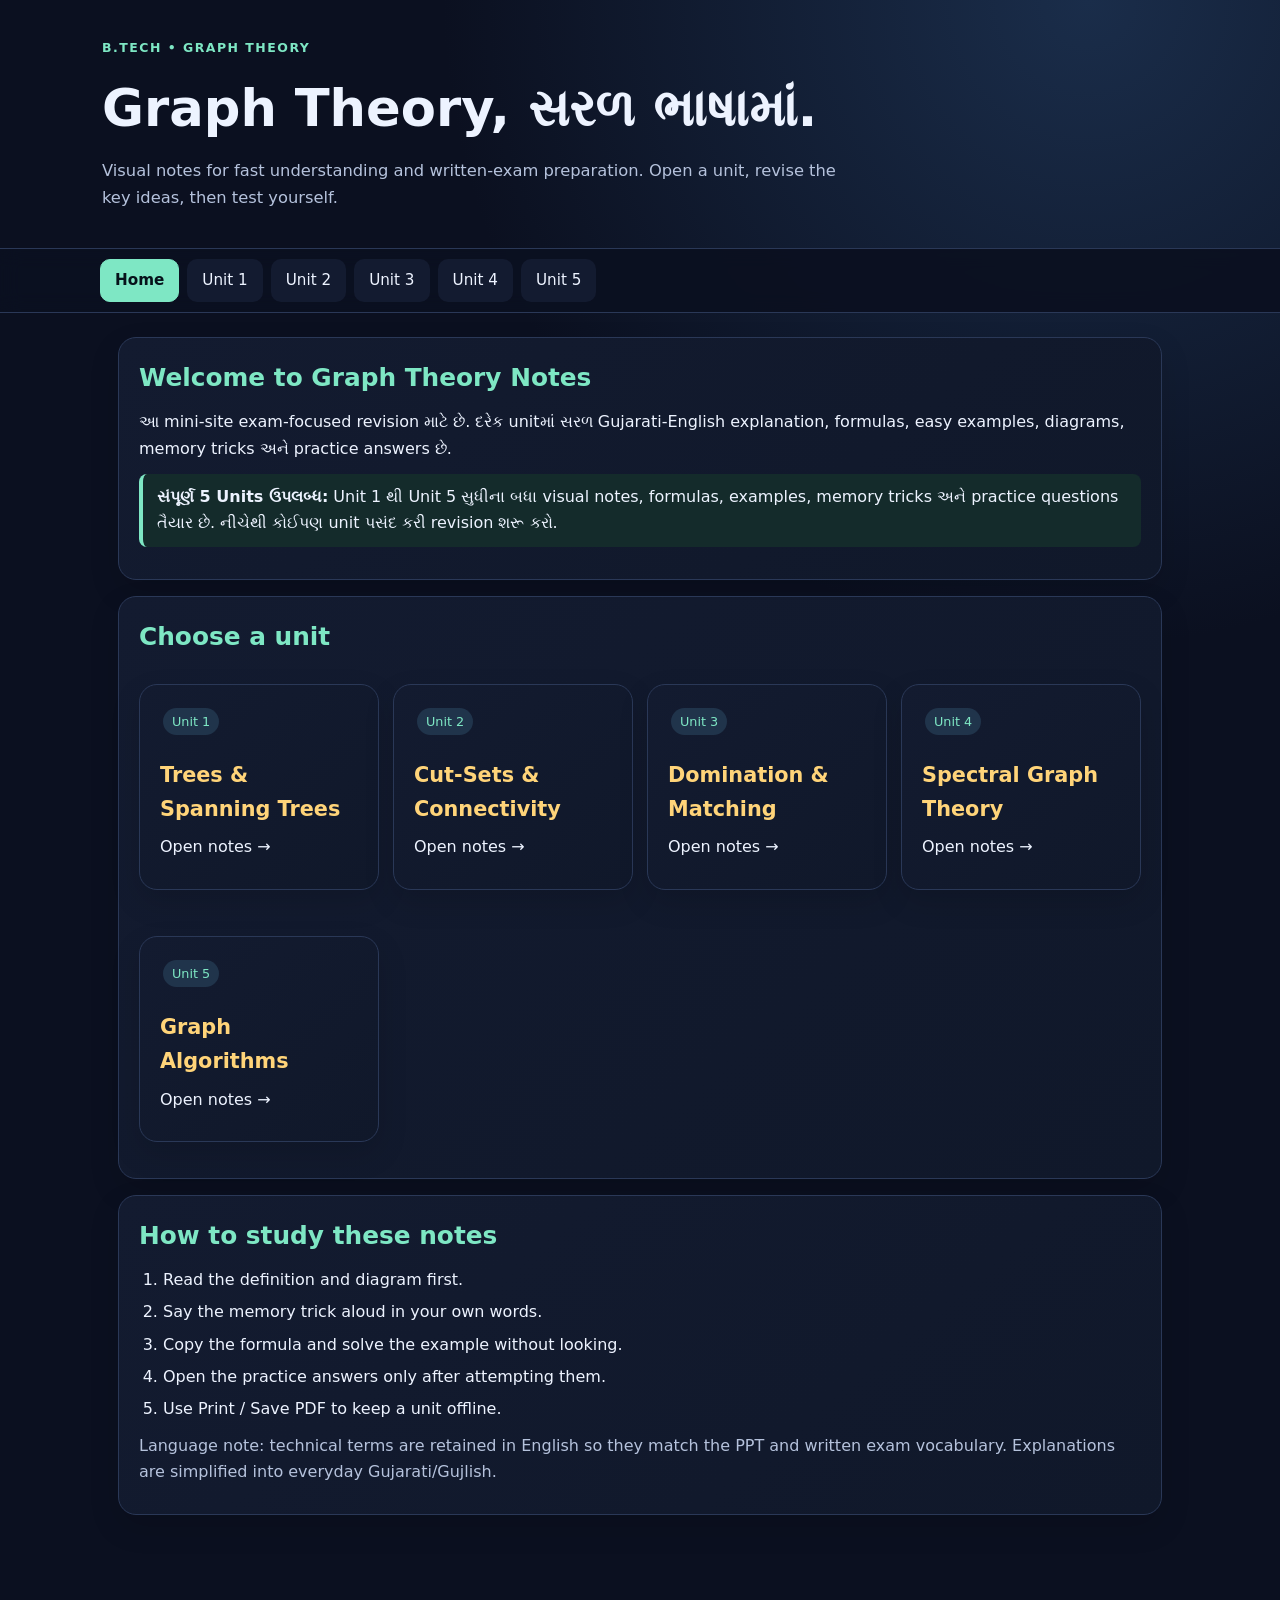
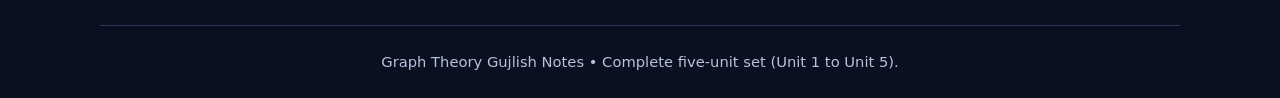
==== commit ccc219c8: "GT" ====
--- a/index.html
+++ b/index.html
@@ -1,6 +1,613 @@
-<!doctype html><html lang="gu"><head><meta charset="utf-8"><meta name="viewport" content="width=device-width,initial-scale=1"><title>Machine Learning — Gujarati Study Notes</title><link rel="stylesheet" href="style.css"></head><body><header class="hero"><div class="eyebrow">DARSHAN UNIVERSITY · CSE · EXAM REVISION</div><h1>Machine Learning — સરળ ગુજરાતી Notes</h1><p>PDFના Unit 1, 2 અને 3 ને topic પ્રમાણે ગોઠવેલા notes. સમજવા માટે સરળ ભાષા, English technical terms, diagrams, formulas, solved examples અને નાના interactive calculators.</p><div class="pillrow"><span class="tag">Medium detail</span><span class="tag">Written-exam focused</span><span class="tag">Print / Save PDF</span><span class="tag">Offline website</span></div></header><main class="wrap"><div class="note"><b>સ્રોત અંગે નોંધ:</b> હાલમાં 3 PDFs અપલોડ થયાં છે — Unit 1 (60 pages), Unit 2 (51 pages), Unit 3 (88 pages). તેથી આ websiteમાં આ ત્રણ units જ સંપૂર્ણ રીતે સામેલ છે. Course syllabusમાં Unit 4 અને 5નાં નામ દેખાય છે, પણ તેમના lecture PDFs અહીં અપલોડ નથી; source-based notes માટે તે PDFs જરૂરી રહેશે.</div><section class="topic"><h2>કઈ રીતે વાંચવું?</h2><ol class="steps"><li>દરેક topicમાં પહેલા “અર્થ” સમજો, પછી formula/diagram જુઓ.</li><li>“યાદ રાખવાની trick” ને પોતાની ભાષામાં એક વાર બોલો.</li><li>Calculation હોય તો example ઢાંકી ને જાતે solve કરો.</li><li>છેલ્લે browserનું <b>Print / Save PDF</b> દબાવી notes સાચવો.</li></ol></section><div class="grid"><article class="card"><span class="tag">Unit 1 · 60 pages</span><h2>Introduction to Machine Learning</h2><p>AI vs ML vs DL, ML lifecycle, learning types, terminology, algorithms, challenges, bias–variance અને Scikit-learn basics.</p><a class="btn" href="unit1.html">Unit 1 ખોલો →</a></article><article class="card"><span class="tag">Unit 2 · 51 pages</span><h2>Regression</h2><p>Linear / Multiple / Polynomial regression, OLS, Gradient Descent, R², SVR, Logistic Regression, Ridge અને Lasso.</p><a class="btn" href="unit2.html">Unit 2 ખોલો →</a></article><article class="card"><span class="tag">Unit 3 · 88 pages</span><h2>Classification & Ensembles</h2><p>Decision Tree, Entropy / Gain Ratio / Gini, KNN, SVC, Naive Bayes, evaluation metrics, validation અને ensemble learning.</p><a class="btn" href="unit3.html">Unit 3 ખોલો →</a></article></div><section class="topic"><h2>ઝડપી overview</h2><div class="diagram"><div class="node">Data</div><span class="arrow">→</span><div class="node">Algorithm / Training</div><span class="arrow">→</span><div class="node">Trained Model</div><span class="arrow">→</span><div class="node">Prediction</div></div><p>MLમાં dataમાંથી pattern શીખવામાં આવે છે. Regression સામાન્ય રીતે numeric value આપે છે; Classification category આપે છે; Clustering label વગર group બનાવે છે.</p></section><section class="topic"><h2>નવી ઉમેરેલી સામગ્રી · Unit 4, Unit 5 અને Python Libraries</h2><p>આ આવૃત્તિમાં અગાઉના Unit 1–3 ના HTML pagesના contentને અસ્પર્શિત રાખીને નવા pages ઉમેર્યા છે. Unit 4/5 અને NumPy/Pandas PDFsમાંથી written-exam-focused Gujarati notes, functions સમજાવટ અને સરળ code examples ઉમેર્યાં છે.</p><div class="grid">
-<article class="card"><span class="tag">Unit 4 · 98 pages</span><h2>Clustering & Dimensionality Reduction</h2><p>K-Means, K-Medoids, Hierarchical, BIRCH, DBSCAN, Outliers, Feature Selection, PCA અને LDA.</p><a class="btn" href="unit4.html">Unit 4 ખોલો →</a></article>
-<article class="card"><span class="tag">Unit 5 · 45 pages</span><h2>Artificial Neural Network</h2><p>Perceptron, ANN architecture, backpropagation, activation functions, hyperparameters, TensorFlow/Keras, CNN, RNN અને LSTM.</p><a class="btn" href="unit5.html">Unit 5 ખોલો →</a></article>
-<article class="card"><span class="tag">NumPy · 25 pages</span><h2>NumPy Function Guide</h2><p>Array creation, shape, random functions, aggregations, axis, slicing, operations, sorting અને code explanations.</p><a class="btn" href="numpy.html">NumPy ખોલો →</a></article>
-<article class="card"><span class="tag">Pandas · 41 pages</span><h2>Pandas Function Guide</h2><p>Series, DataFrame, loc/iloc, missing data, groupby, concat/join/merge અને CSV/Excel reading.</p><a class="btn" href="pandas.html">Pandas ખોલો →</a></article>
-</div><p class="small">નોંધ: Unit 1–3ના જૂના pagesના મૂળ contentમાં ફેરફાર કરેલો નથી. નવા pages અલગ files છે.</p></section></main><footer class="footer">Prepared from the uploaded Machine Learning PDFs · Gujarati explanations added for easier learning.</footer></body></html>
+<!doctype html>
+<html lang="gu">
+
+<head>
+    <meta charset="utf-8">
+    <meta name="viewport" content="width=device-width,initial-scale=1">
+    <title>Graph Theory Gujlish Notes</title>
+    <style>
+        :root {
+            --bg: #0b1020;
+            --panel: #131b30;
+            --panel2: #18243b;
+            --ink: #edf3ff;
+            --muted: #b5c2dc;
+            --accent: #7ee7c4;
+            --gold: #ffd479;
+            --pink: #ff9ab5;
+            --line: #2a3857
+        }
+
+        * {
+            box-sizing: border-box
+        }
+
+        html {
+            scroll-behavior: smooth;
+            -webkit-text-size-adjust: 100%
+        }
+
+        body {
+            margin: 0;
+            background: radial-gradient(circle at 85% 0, #1a2d4a 0, transparent 32%), var(--bg);
+            color: var(--ink);
+            font: 16px/1.65 system-ui, -apple-system, Segoe UI, sans-serif;
+            overflow-wrap: break-word
+        }
+
+        header {
+            padding: 38px 22px 28px;
+            max-width: 1120px;
+            margin: auto
+        }
+
+        header .tag {
+            color: var(--accent);
+            font-weight: 800;
+            letter-spacing: .12em;
+            text-transform: uppercase;
+            font-size: .78rem
+        }
+
+        h1 {
+            font-size: clamp(1.75rem, 5.5vw, 3.2rem);
+            line-height: 1.15;
+            margin: .4em 0;
+            word-break: break-word
+        }
+
+        header p {
+            color: var(--muted);
+            max-width: 760px;
+            font-size: 1.02rem
+        }
+
+        nav {
+            position: sticky;
+            top: 0;
+            z-index: 10;
+            background: #0b1020f0;
+            border-block: 1px solid var(--line);
+            backdrop-filter: blur(10px);
+            -webkit-backdrop-filter: blur(10px);
+            padding: 10px max(16px, calc((100% - 1080px)/2));
+            display: flex;
+            gap: 8px;
+            overflow-x: auto;
+            -webkit-overflow-scrolling: touch;
+            scrollbar-width: none
+        }
+
+        nav::-webkit-scrollbar {
+            display: none
+        }
+
+        nav a {
+            white-space: nowrap;
+            text-decoration: none;
+            color: var(--ink);
+            padding: 8px 14px;
+            border-radius: 10px;
+            background: var(--panel);
+            border: 1px solid transparent;
+            transition: all .2s ease;
+            font-size: .95rem;
+            display: inline-flex;
+            align-items: center;
+            flex-shrink: 0;
+            min-height: 38px
+        }
+
+        nav a:hover {
+            background: var(--panel2);
+            color: var(--accent);
+            border-color: var(--line)
+        }
+
+        nav a.active {
+            background: var(--accent);
+            color: #06121a;
+            font-weight: 800;
+            border-color: var(--accent)
+        }
+
+        main {
+            max-width: 1080px;
+            margin: 24px auto;
+            padding: 0 18px 70px
+        }
+
+        .grid {
+            display: grid;
+            grid-template-columns: repeat(auto-fit, minmax(240px, 1fr));
+            gap: 14px
+        }
+
+        .card,
+        section {
+            background: linear-gradient(140deg, var(--panel), #10182a);
+            border: 1px solid var(--line);
+            border-radius: 18px;
+            padding: 20px;
+            margin: 16px 0;
+            box-shadow: 0 12px 30px #0002
+        }
+
+        .card {
+            transition: transform .2s ease, border-color .2s ease
+        }
+
+        .card:hover {
+            transform: translateY(-2px);
+            border-color: var(--accent)
+        }
+
+        h2 {
+            font-size: clamp(1.3rem, 4.5vw, 1.55rem);
+            margin: 0 0 10px;
+            color: var(--accent);
+            word-break: break-word
+        }
+
+        h3 {
+            color: var(--gold);
+            margin: 20px 0 6px;
+            font-size: clamp(1.1rem, 3.8vw, 1.3rem);
+            word-break: break-word
+        }
+
+        p {
+            margin: 8px 0
+        }
+
+        ol,
+        ul {
+            padding-left: 24px;
+            margin: 10px 0
+        }
+
+        li {
+            margin: 6px 0
+        }
+
+        .muted,
+        small {
+            color: var(--muted)
+        }
+
+        .pill {
+            display: inline-block;
+            background: #20344b;
+            color: var(--accent);
+            border-radius: 99px;
+            padding: 3px 9px;
+            font-size: .8rem;
+            margin: 3px
+        }
+
+        .formula {
+            font: 600 1.02rem/1.55 ui-monospace, SFMono-Regular, Consolas, monospace;
+            background: #08101d;
+            border: 1px solid #30425f;
+            padding: 12px 15px;
+            border-radius: 12px;
+            overflow-x: auto;
+            -webkit-overflow-scrolling: touch;
+            color: #fff;
+            max-width: 100%
+        }
+
+        .memory {
+            border-left: 4px solid var(--gold);
+            padding: 10px 14px;
+            background: #302b20;
+            border-radius: 8px;
+            margin: 12px 0
+        }
+
+        .exam {
+            border-left: 4px solid var(--accent);
+            padding: 10px 14px;
+            background: #142b2b;
+            border-radius: 8px;
+            margin: 12px 0
+        }
+
+        .warn {
+            border-left: 4px solid var(--pink);
+            padding: 10px 14px;
+            background: #321f2b;
+            border-radius: 8px;
+            margin: 12px 0
+        }
+
+        table {
+            border-collapse: collapse;
+            width: 100%;
+            margin: 12px 0;
+            display: block;
+            max-width: 100%;
+            overflow-x: auto;
+            -webkit-overflow-scrolling: touch
+        }
+
+        table::-webkit-scrollbar {
+            height: 6px
+        }
+
+        table::-webkit-scrollbar-thumb {
+            background: var(--line);
+            border-radius: 3px
+        }
+
+        td,
+        th {
+            border: 1px solid var(--line);
+            padding: 9px 12px;
+            text-align: left;
+            font-size: .95rem;
+            min-width: 90px
+        }
+
+        th {
+            background: #1e2c45;
+            white-space: nowrap
+        }
+
+        svg {
+            max-width: 100%;
+            height: auto;
+            display: block;
+            margin: 10px auto
+        }
+
+        .diagram {
+            background: #09111e;
+            border: 1px solid var(--line);
+            border-radius: 14px;
+            padding: 10px;
+            overflow-x: auto;
+            -webkit-overflow-scrolling: touch
+        }
+
+        .controls {
+            display: flex;
+            gap: 10px;
+            flex-wrap: wrap;
+            margin: 16px 0
+        }
+
+        button {
+            background: var(--accent);
+            color: #06121a;
+            border: 0;
+            padding: 10px 15px;
+            border-radius: 10px;
+            font-weight: 800;
+            cursor: pointer;
+            font-size: .92rem;
+            transition: transform .15s ease, opacity .15s ease;
+            -webkit-tap-highlight-color: transparent
+        }
+
+        button:hover {
+            opacity: .9;
+            transform: translateY(-1px)
+        }
+
+        button:active {
+            transform: scale(0.98)
+        }
+
+        details {
+            background: #101a2d;
+            border: 1px solid var(--line);
+            border-radius: 12px;
+            padding: 12px 15px;
+            margin: 10px 0
+        }
+
+        summary {
+            cursor: pointer;
+            color: var(--gold);
+            font-weight: 700;
+            padding: 4px 0;
+            line-height: 1.4;
+            -webkit-tap-highlight-color: transparent
+        }
+
+        .flow {
+            display: flex;
+            flex-wrap: wrap;
+            align-items: center;
+            justify-content: center;
+            gap: 8px
+        }
+
+        .flow span {
+            padding: 8px 12px;
+            border: 1px solid #4a6488;
+            border-radius: 10px;
+            background: #16253b;
+            font-size: .92rem;
+            text-align: center
+        }
+
+        .arrow {
+            color: var(--accent);
+            font-weight: 900
+        }
+
+        .quiz-answer {
+            display: none;
+            color: var(--accent);
+            padding-top: 8px
+        }
+
+        .reveal {
+            margin-top: 8px
+        }
+
+        .page-nav {
+            display: flex;
+            justify-content: space-between;
+            gap: 12px;
+            margin-top: 28px;
+            flex-wrap: wrap
+        }
+
+        .page-nav a {
+            display: inline-flex;
+            align-items: center;
+            gap: 8px;
+            padding: 12px 18px;
+            background: var(--panel2);
+            color: var(--ink);
+            text-decoration: none;
+            border-radius: 12px;
+            border: 1px solid var(--line);
+            font-weight: 700;
+            transition: all .2s ease;
+            min-height: 44px
+        }
+
+        .page-nav a:hover {
+            background: var(--panel);
+            border-color: var(--accent);
+            color: var(--accent);
+            transform: translateY(-1px)
+        }
+
+        .page-nav a.next {
+            margin-left: auto
+        }
+
+        footer {
+            max-width: 1080px;
+            margin: auto;
+            padding: 24px 20px;
+            color: var(--muted);
+            border-top: 1px solid var(--line);
+            text-align: center;
+            font-size: .92rem
+        }
+
+        @media(max-width:768px) {
+            body {
+                font-size: 15px
+            }
+
+            header {
+                padding: 26px 16px 20px
+            }
+
+            nav {
+                padding: 10px 14px
+            }
+
+            nav a {
+                padding: 8px 12px;
+                font-size: .9rem
+            }
+
+            main {
+                margin: 16px auto;
+                padding: 0 12px 60px
+            }
+
+            section {
+                padding: 16px 14px;
+                border-radius: 14px;
+                margin: 12px 0
+            }
+
+            .card {
+                padding: 16px 14px;
+                border-radius: 14px
+            }
+
+            .controls button {
+                flex: 1 1 calc(50% - 8px);
+                min-width: 130px;
+                text-align: center;
+                padding: 11px 12px
+            }
+
+            .page-nav {
+                flex-direction: column;
+                gap: 10px
+            }
+
+            .page-nav a {
+                width: 100%;
+                justify-content: center;
+                padding: 13px 16px;
+                font-size: .95rem
+            }
+
+            .page-nav a.next {
+                margin-left: 0
+            }
+
+            .grid {
+                grid-template-columns: 1fr;
+                gap: 12px
+            }
+
+            .formula {
+                font-size: .9rem;
+                padding: 10px 12px
+            }
+
+            ol,
+            ul {
+                padding-left: 20px
+            }
+
+            td,
+            th {
+                padding: 8px 10px;
+                font-size: .88rem
+            }
+
+            .flow span {
+                font-size: .85rem;
+                padding: 7px 9px
+            }
+        }
+
+        @media(max-width:480px) {
+            header {
+                padding: 22px 14px 18px
+            }
+
+            main {
+                padding: 0 10px 50px
+            }
+
+            section {
+                padding: 14px 12px
+            }
+
+            .controls button {
+                width: 100%;
+                flex: 1 1 100%;
+                padding: 12px 14px
+            }
+
+            nav {
+                gap: 6px;
+                padding: 8px 10px
+            }
+
+            nav a {
+                padding: 7px 10px;
+                font-size: .85rem
+            }
+        }
+
+        @media print {
+            body {
+                background: white;
+                color: #111
+            }
+
+            nav,
+            .controls,
+            button,
+            .page-nav {
+                display: none
+            }
+
+            .card,
+            section {
+                break-inside: avoid;
+                background: white;
+                color: #111;
+                border: 1px solid #aaa;
+                box-shadow: none
+            }
+
+            .muted,
+            small {
+                color: #444
+            }
+
+            .formula {
+                color: #111;
+                background: #eee
+            }
+
+            .memory,
+            .exam,
+            .warn {
+                background: #f4f4f4
+            }
+
+            h2,
+            h3 {
+                color: #111
+            }
+        }
+    </style>
+</head>
+
+<body>
+    <header>
+        <div class="tag">B.Tech • Graph Theory</div>
+        <h1>Graph Theory, સરળ ભાષામાં.</h1>
+        <p>Visual notes for fast understanding and written-exam preparation. Open a unit, revise the key ideas, then
+            test yourself.</p>
+    </header>
+    <nav><a href="index.html" class="active">Home</a><a href="unit1.html">Unit 1</a><a href="unit2.html">Unit 2</a><a
+            href="unit3.html">Unit 3</a><a href="unit4.html">Unit 4</a><a href="unit5.html">Unit 5</a></nav>
+    <main>
+        <section>
+            <h2>Welcome to Graph Theory Notes</h2>
+            <p>આ mini-site exam-focused revision માટે છે. દરેક unitમાં સરળ Gujarati-English explanation, formulas, easy
+                examples, diagrams, memory tricks અને practice answers છે.</p>
+            <div class="exam"><b>સંપૂર્ણ 5 Units ઉપલબ્ધ:</b> Unit 1 થી Unit 5 સુધીના બધા visual notes, formulas,
+                examples, memory tricks અને practice questions તૈયાર છે. નીચેથી કોઈપણ unit પસંદ કરી revision શરૂ કરો.
+            </div>
+        </section>
+        <section>
+            <h2>Choose a unit</h2>
+            <div class="grid"><a class="card" style="text-decoration:none;color:inherit" href="unit1.html"><span
+                        class="pill">Unit 1</span>
+                    <h3>Trees & Spanning Trees</h3>
+                    <p>Open notes →</p>
+                </a><a class="card" style="text-decoration:none;color:inherit" href="unit2.html"><span class="pill">Unit
+                        2</span>
+                    <h3>Cut-Sets & Connectivity</h3>
+                    <p>Open notes →</p>
+                </a><a class="card" style="text-decoration:none;color:inherit" href="unit3.html"><span class="pill">Unit
+                        3</span>
+                    <h3>Domination & Matching</h3>
+                    <p>Open notes →</p>
+                </a><a class="card" style="text-decoration:none;color:inherit" href="unit4.html"><span class="pill">Unit
+                        4</span>
+                    <h3>Spectral Graph Theory</h3>
+                    <p>Open notes →</p>
+                </a><a class="card" style="text-decoration:none;color:inherit" href="unit5.html"><span class="pill">Unit
+                        5</span>
+                    <h3>Graph Algorithms</h3>
+                    <p>Open notes →</p>
+                </a></div>
+        </section>
+        <section>
+            <h2>How to study these notes</h2>
+            <ol>
+                <li>Read the definition and diagram first.</li>
+                <li>Say the memory trick aloud in your own words.</li>
+                <li>Copy the formula and solve the example without looking.</li>
+                <li>Open the practice answers only after attempting them.</li>
+                <li>Use Print / Save PDF to keep a unit offline.</li>
+            </ol>
+            <p class="muted">Language note: technical terms are retained in English so they match the PPT and written
+                exam vocabulary. Explanations are simplified into everyday Gujarati/Gujlish.</p>
+        </section>
+    </main>
+    <footer>Graph Theory Gujlish Notes • Complete five-unit set (Unit 1 to Unit 5).</footer>
+</body>
+
+</html>
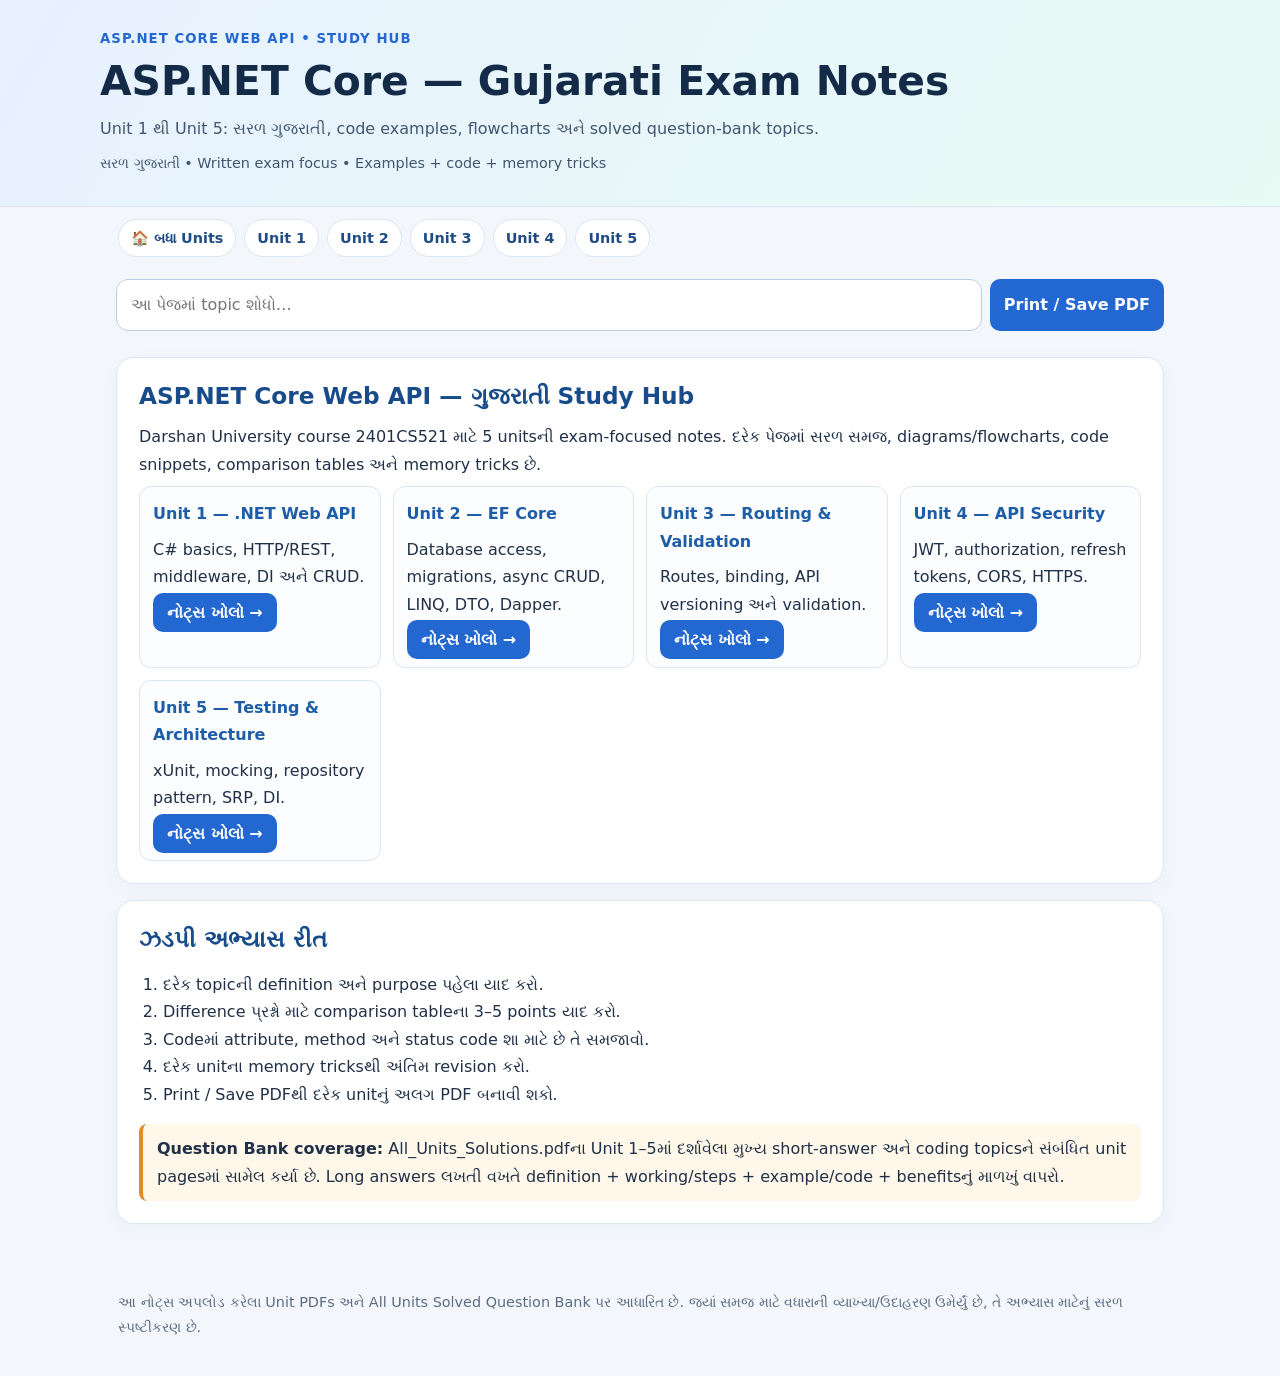
==== commit ed855c7f: "ASP.NET" ====
--- a/index.html
+++ b/index.html
@@ -1,613 +1 @@
-<!doctype html>
-<html lang="gu">
-
-<head>
-    <meta charset="utf-8">
-    <meta name="viewport" content="width=device-width,initial-scale=1">
-    <title>Graph Theory Gujlish Notes</title>
-    <style>
-        :root {
-            --bg: #0b1020;
-            --panel: #131b30;
-            --panel2: #18243b;
-            --ink: #edf3ff;
-            --muted: #b5c2dc;
-            --accent: #7ee7c4;
-            --gold: #ffd479;
-            --pink: #ff9ab5;
-            --line: #2a3857
-        }
-
-        * {
-            box-sizing: border-box
-        }
-
-        html {
-            scroll-behavior: smooth;
-            -webkit-text-size-adjust: 100%
-        }
-
-        body {
-            margin: 0;
-            background: radial-gradient(circle at 85% 0, #1a2d4a 0, transparent 32%), var(--bg);
-            color: var(--ink);
-            font: 16px/1.65 system-ui, -apple-system, Segoe UI, sans-serif;
-            overflow-wrap: break-word
-        }
-
-        header {
-            padding: 38px 22px 28px;
-            max-width: 1120px;
-            margin: auto
-        }
-
-        header .tag {
-            color: var(--accent);
-            font-weight: 800;
-            letter-spacing: .12em;
-            text-transform: uppercase;
-            font-size: .78rem
-        }
-
-        h1 {
-            font-size: clamp(1.75rem, 5.5vw, 3.2rem);
-            line-height: 1.15;
-            margin: .4em 0;
-            word-break: break-word
-        }
-
-        header p {
-            color: var(--muted);
-            max-width: 760px;
-            font-size: 1.02rem
-        }
-
-        nav {
-            position: sticky;
-            top: 0;
-            z-index: 10;
-            background: #0b1020f0;
-            border-block: 1px solid var(--line);
-            backdrop-filter: blur(10px);
-            -webkit-backdrop-filter: blur(10px);
-            padding: 10px max(16px, calc((100% - 1080px)/2));
-            display: flex;
-            gap: 8px;
-            overflow-x: auto;
-            -webkit-overflow-scrolling: touch;
-            scrollbar-width: none
-        }
-
-        nav::-webkit-scrollbar {
-            display: none
-        }
-
-        nav a {
-            white-space: nowrap;
-            text-decoration: none;
-            color: var(--ink);
-            padding: 8px 14px;
-            border-radius: 10px;
-            background: var(--panel);
-            border: 1px solid transparent;
-            transition: all .2s ease;
-            font-size: .95rem;
-            display: inline-flex;
-            align-items: center;
-            flex-shrink: 0;
-            min-height: 38px
-        }
-
-        nav a:hover {
-            background: var(--panel2);
-            color: var(--accent);
-            border-color: var(--line)
-        }
-
-        nav a.active {
-            background: var(--accent);
-            color: #06121a;
-            font-weight: 800;
-            border-color: var(--accent)
-        }
-
-        main {
-            max-width: 1080px;
-            margin: 24px auto;
-            padding: 0 18px 70px
-        }
-
-        .grid {
-            display: grid;
-            grid-template-columns: repeat(auto-fit, minmax(240px, 1fr));
-            gap: 14px
-        }
-
-        .card,
-        section {
-            background: linear-gradient(140deg, var(--panel), #10182a);
-            border: 1px solid var(--line);
-            border-radius: 18px;
-            padding: 20px;
-            margin: 16px 0;
-            box-shadow: 0 12px 30px #0002
-        }
-
-        .card {
-            transition: transform .2s ease, border-color .2s ease
-        }
-
-        .card:hover {
-            transform: translateY(-2px);
-            border-color: var(--accent)
-        }
-
-        h2 {
-            font-size: clamp(1.3rem, 4.5vw, 1.55rem);
-            margin: 0 0 10px;
-            color: var(--accent);
-            word-break: break-word
-        }
-
-        h3 {
-            color: var(--gold);
-            margin: 20px 0 6px;
-            font-size: clamp(1.1rem, 3.8vw, 1.3rem);
-            word-break: break-word
-        }
-
-        p {
-            margin: 8px 0
-        }
-
-        ol,
-        ul {
-            padding-left: 24px;
-            margin: 10px 0
-        }
-
-        li {
-            margin: 6px 0
-        }
-
-        .muted,
-        small {
-            color: var(--muted)
-        }
-
-        .pill {
-            display: inline-block;
-            background: #20344b;
-            color: var(--accent);
-            border-radius: 99px;
-            padding: 3px 9px;
-            font-size: .8rem;
-            margin: 3px
-        }
-
-        .formula {
-            font: 600 1.02rem/1.55 ui-monospace, SFMono-Regular, Consolas, monospace;
-            background: #08101d;
-            border: 1px solid #30425f;
-            padding: 12px 15px;
-            border-radius: 12px;
-            overflow-x: auto;
-            -webkit-overflow-scrolling: touch;
-            color: #fff;
-            max-width: 100%
-        }
-
-        .memory {
-            border-left: 4px solid var(--gold);
-            padding: 10px 14px;
-            background: #302b20;
-            border-radius: 8px;
-            margin: 12px 0
-        }
-
-        .exam {
-            border-left: 4px solid var(--accent);
-            padding: 10px 14px;
-            background: #142b2b;
-            border-radius: 8px;
-            margin: 12px 0
-        }
-
-        .warn {
-            border-left: 4px solid var(--pink);
-            padding: 10px 14px;
-            background: #321f2b;
-            border-radius: 8px;
-            margin: 12px 0
-        }
-
-        table {
-            border-collapse: collapse;
-            width: 100%;
-            margin: 12px 0;
-            display: block;
-            max-width: 100%;
-            overflow-x: auto;
-            -webkit-overflow-scrolling: touch
-        }
-
-        table::-webkit-scrollbar {
-            height: 6px
-        }
-
-        table::-webkit-scrollbar-thumb {
-            background: var(--line);
-            border-radius: 3px
-        }
-
-        td,
-        th {
-            border: 1px solid var(--line);
-            padding: 9px 12px;
-            text-align: left;
-            font-size: .95rem;
-            min-width: 90px
-        }
-
-        th {
-            background: #1e2c45;
-            white-space: nowrap
-        }
-
-        svg {
-            max-width: 100%;
-            height: auto;
-            display: block;
-            margin: 10px auto
-        }
-
-        .diagram {
-            background: #09111e;
-            border: 1px solid var(--line);
-            border-radius: 14px;
-            padding: 10px;
-            overflow-x: auto;
-            -webkit-overflow-scrolling: touch
-        }
-
-        .controls {
-            display: flex;
-            gap: 10px;
-            flex-wrap: wrap;
-            margin: 16px 0
-        }
-
-        button {
-            background: var(--accent);
-            color: #06121a;
-            border: 0;
-            padding: 10px 15px;
-            border-radius: 10px;
-            font-weight: 800;
-            cursor: pointer;
-            font-size: .92rem;
-            transition: transform .15s ease, opacity .15s ease;
-            -webkit-tap-highlight-color: transparent
-        }
-
-        button:hover {
-            opacity: .9;
-            transform: translateY(-1px)
-        }
-
-        button:active {
-            transform: scale(0.98)
-        }
-
-        details {
-            background: #101a2d;
-            border: 1px solid var(--line);
-            border-radius: 12px;
-            padding: 12px 15px;
-            margin: 10px 0
-        }
-
-        summary {
-            cursor: pointer;
-            color: var(--gold);
-            font-weight: 700;
-            padding: 4px 0;
-            line-height: 1.4;
-            -webkit-tap-highlight-color: transparent
-        }
-
-        .flow {
-            display: flex;
-            flex-wrap: wrap;
-            align-items: center;
-            justify-content: center;
-            gap: 8px
-        }
-
-        .flow span {
-            padding: 8px 12px;
-            border: 1px solid #4a6488;
-            border-radius: 10px;
-            background: #16253b;
-            font-size: .92rem;
-            text-align: center
-        }
-
-        .arrow {
-            color: var(--accent);
-            font-weight: 900
-        }
-
-        .quiz-answer {
-            display: none;
-            color: var(--accent);
-            padding-top: 8px
-        }
-
-        .reveal {
-            margin-top: 8px
-        }
-
-        .page-nav {
-            display: flex;
-            justify-content: space-between;
-            gap: 12px;
-            margin-top: 28px;
-            flex-wrap: wrap
-        }
-
-        .page-nav a {
-            display: inline-flex;
-            align-items: center;
-            gap: 8px;
-            padding: 12px 18px;
-            background: var(--panel2);
-            color: var(--ink);
-            text-decoration: none;
-            border-radius: 12px;
-            border: 1px solid var(--line);
-            font-weight: 700;
-            transition: all .2s ease;
-            min-height: 44px
-        }
-
-        .page-nav a:hover {
-            background: var(--panel);
-            border-color: var(--accent);
-            color: var(--accent);
-            transform: translateY(-1px)
-        }
-
-        .page-nav a.next {
-            margin-left: auto
-        }
-
-        footer {
-            max-width: 1080px;
-            margin: auto;
-            padding: 24px 20px;
-            color: var(--muted);
-            border-top: 1px solid var(--line);
-            text-align: center;
-            font-size: .92rem
-        }
-
-        @media(max-width:768px) {
-            body {
-                font-size: 15px
-            }
-
-            header {
-                padding: 26px 16px 20px
-            }
-
-            nav {
-                padding: 10px 14px
-            }
-
-            nav a {
-                padding: 8px 12px;
-                font-size: .9rem
-            }
-
-            main {
-                margin: 16px auto;
-                padding: 0 12px 60px
-            }
-
-            section {
-                padding: 16px 14px;
-                border-radius: 14px;
-                margin: 12px 0
-            }
-
-            .card {
-                padding: 16px 14px;
-                border-radius: 14px
-            }
-
-            .controls button {
-                flex: 1 1 calc(50% - 8px);
-                min-width: 130px;
-                text-align: center;
-                padding: 11px 12px
-            }
-
-            .page-nav {
-                flex-direction: column;
-                gap: 10px
-            }
-
-            .page-nav a {
-                width: 100%;
-                justify-content: center;
-                padding: 13px 16px;
-                font-size: .95rem
-            }
-
-            .page-nav a.next {
-                margin-left: 0
-            }
-
-            .grid {
-                grid-template-columns: 1fr;
-                gap: 12px
-            }
-
-            .formula {
-                font-size: .9rem;
-                padding: 10px 12px
-            }
-
-            ol,
-            ul {
-                padding-left: 20px
-            }
-
-            td,
-            th {
-                padding: 8px 10px;
-                font-size: .88rem
-            }
-
-            .flow span {
-                font-size: .85rem;
-                padding: 7px 9px
-            }
-        }
-
-        @media(max-width:480px) {
-            header {
-                padding: 22px 14px 18px
-            }
-
-            main {
-                padding: 0 10px 50px
-            }
-
-            section {
-                padding: 14px 12px
-            }
-
-            .controls button {
-                width: 100%;
-                flex: 1 1 100%;
-                padding: 12px 14px
-            }
-
-            nav {
-                gap: 6px;
-                padding: 8px 10px
-            }
-
-            nav a {
-                padding: 7px 10px;
-                font-size: .85rem
-            }
-        }
-
-        @media print {
-            body {
-                background: white;
-                color: #111
-            }
-
-            nav,
-            .controls,
-            button,
-            .page-nav {
-                display: none
-            }
-
-            .card,
-            section {
-                break-inside: avoid;
-                background: white;
-                color: #111;
-                border: 1px solid #aaa;
-                box-shadow: none
-            }
-
-            .muted,
-            small {
-                color: #444
-            }
-
-            .formula {
-                color: #111;
-                background: #eee
-            }
-
-            .memory,
-            .exam,
-            .warn {
-                background: #f4f4f4
-            }
-
-            h2,
-            h3 {
-                color: #111
-            }
-        }
-    </style>
-</head>
-
-<body>
-    <header>
-        <div class="tag">B.Tech • Graph Theory</div>
-        <h1>Graph Theory, સરળ ભાષામાં.</h1>
-        <p>Visual notes for fast understanding and written-exam preparation. Open a unit, revise the key ideas, then
-            test yourself.</p>
-    </header>
-    <nav><a href="index.html" class="active">Home</a><a href="unit1.html">Unit 1</a><a href="unit2.html">Unit 2</a><a
-            href="unit3.html">Unit 3</a><a href="unit4.html">Unit 4</a><a href="unit5.html">Unit 5</a></nav>
-    <main>
-        <section>
-            <h2>Welcome to Graph Theory Notes</h2>
-            <p>આ mini-site exam-focused revision માટે છે. દરેક unitમાં સરળ Gujarati-English explanation, formulas, easy
-                examples, diagrams, memory tricks અને practice answers છે.</p>
-            <div class="exam"><b>સંપૂર્ણ 5 Units ઉપલબ્ધ:</b> Unit 1 થી Unit 5 સુધીના બધા visual notes, formulas,
-                examples, memory tricks અને practice questions તૈયાર છે. નીચેથી કોઈપણ unit પસંદ કરી revision શરૂ કરો.
-            </div>
-        </section>
-        <section>
-            <h2>Choose a unit</h2>
-            <div class="grid"><a class="card" style="text-decoration:none;color:inherit" href="unit1.html"><span
-                        class="pill">Unit 1</span>
-                    <h3>Trees & Spanning Trees</h3>
-                    <p>Open notes →</p>
-                </a><a class="card" style="text-decoration:none;color:inherit" href="unit2.html"><span class="pill">Unit
-                        2</span>
-                    <h3>Cut-Sets & Connectivity</h3>
-                    <p>Open notes →</p>
-                </a><a class="card" style="text-decoration:none;color:inherit" href="unit3.html"><span class="pill">Unit
-                        3</span>
-                    <h3>Domination & Matching</h3>
-                    <p>Open notes →</p>
-                </a><a class="card" style="text-decoration:none;color:inherit" href="unit4.html"><span class="pill">Unit
-                        4</span>
-                    <h3>Spectral Graph Theory</h3>
-                    <p>Open notes →</p>
-                </a><a class="card" style="text-decoration:none;color:inherit" href="unit5.html"><span class="pill">Unit
-                        5</span>
-                    <h3>Graph Algorithms</h3>
-                    <p>Open notes →</p>
-                </a></div>
-        </section>
-        <section>
-            <h2>How to study these notes</h2>
-            <ol>
-                <li>Read the definition and diagram first.</li>
-                <li>Say the memory trick aloud in your own words.</li>
-                <li>Copy the formula and solve the example without looking.</li>
-                <li>Open the practice answers only after attempting them.</li>
-                <li>Use Print / Save PDF to keep a unit offline.</li>
-            </ol>
-            <p class="muted">Language note: technical terms are retained in English so they match the PPT and written
-                exam vocabulary. Explanations are simplified into everyday Gujarati/Gujlish.</p>
-        </section>
-    </main>
-    <footer>Graph Theory Gujlish Notes • Complete five-unit set (Unit 1 to Unit 5).</footer>
-</body>
-
-</html>+<!doctype html><html lang="gu"><head><meta charset="utf-8"><meta name="viewport" content="width=device-width, initial-scale=1"><title>ASP.NET Core — Gujarati Exam Notes</title><link rel="stylesheet" href="style.css"></head><body><header><div class="hero"><div class="eyebrow">ASP.NET CORE WEB API • STUDY HUB</div><h1>ASP.NET Core — Gujarati Exam Notes</h1><p>Unit 1 થી Unit 5: સરળ ગુજરાતી, code examples, flowcharts અને solved question-bank topics.</p><p class="small">સરળ ગુજરાતી • Written exam focus • Examples + code + memory tricks</p></div></header><nav class="navwrap"><a href="index.html">🏠 બધા Units</a><a href="unit1.html">Unit 1</a><a href="unit2.html">Unit 2</a><a href="unit3.html">Unit 3</a><a href="unit4.html">Unit 4</a><a href="unit5.html">Unit 5</a></nav><main><div class="toolbar"><input id="topicSearch" type="search" placeholder="આ પેજમાં topic શોધો…"><button id="printBtn">Print / Save PDF</button></div><section class="section"><h2>ASP.NET Core Web API — ગુજરાતી Study Hub</h2><p>Darshan University course 2401CS521 માટે 5 unitsની exam-focused notes. દરેક પેજમાં સરળ સમજ, diagrams/flowcharts, code snippets, comparison tables અને memory tricks છે.</p><div class="grid"><div class="mini"><strong>Unit 1 — .NET Web API</strong><p>C# basics, HTTP/REST, middleware, DI અને CRUD.</p><a class="btn" href="unit1.html">નોટ્સ ખોલો →</a></div><div class="mini"><strong>Unit 2 — EF Core</strong><p>Database access, migrations, async CRUD, LINQ, DTO, Dapper.</p><a class="btn" href="unit2.html">નોટ્સ ખોલો →</a></div><div class="mini"><strong>Unit 3 — Routing & Validation</strong><p>Routes, binding, API versioning અને validation.</p><a class="btn" href="unit3.html">નોટ્સ ખોલો →</a></div><div class="mini"><strong>Unit 4 — API Security</strong><p>JWT, authorization, refresh tokens, CORS, HTTPS.</p><a class="btn" href="unit4.html">નોટ્સ ખોલો →</a></div><div class="mini"><strong>Unit 5 — Testing & Architecture</strong><p>xUnit, mocking, repository pattern, SRP, DI.</p><a class="btn" href="unit5.html">નોટ્સ ખોલો →</a></div></div></section><section class="section"><h2>ઝડપી અભ્યાસ રીત</h2><ol><li>દરેક topicની definition અને purpose પહેલા યાદ કરો.</li><li>Difference પ્રશ્નો માટે comparison tableના 3–5 points યાદ કરો.</li><li>Codeમાં attribute, method અને status code શા માટે છે તે સમજાવો.</li><li>દરેક unitના memory tricksથી અંતિમ revision કરો.</li><li>Print / Save PDFથી દરેક unitનું અલગ PDF બનાવી શકો.</li></ol><div class="trick"><b>Question Bank coverage:</b> All_Units_Solutions.pdfના Unit 1–5માં દર્શાવેલા મુખ્ય short-answer અને coding topicsને સંબંધિત unit pagesમાં સામેલ કર્યા છે. Long answers લખતી વખતે definition + working/steps + example/code + benefitsનું માળખું વાપરો.</div></section></main><footer>આ નોટ્સ અપલોડ કરેલા Unit PDFs અને All Units Solved Question Bank પર આધારિત છે. જ્યાં સમજ માટે વધારાની વ્યાખ્યા/ઉદાહરણ ઉમેર્યું છે, તે અભ્યાસ માટેનું સરળ સ્પષ્ટીકરણ છે.</footer><script src="app.js"></script></body></html>
--- a/style.css
+++ b/style.css
@@ -0,0 +1,20 @@
+
+:root{--ink:#203047;--muted:#5b6b80;--blue:#2367d1;--teal:#0e9384;--orange:#e28b28;--paper:#fff;--bg:#f3f7fc;--line:#dce6f2;--soft:#eaf2ff;--green:#e8f8f1}
+*{box-sizing:border-box}body{margin:0;background:var(--bg);color:var(--ink);font:16px/1.72 system-ui,-apple-system,"Noto Sans Gujarati","Nirmala UI",sans-serif}
+header{background:linear-gradient(120deg,#e7f1ff,#e9fbf5);border-bottom:1px solid var(--line);padding:28px 18px 22px}
+.hero,main,.navwrap{max-width:1080px;margin:auto}.eyebrow{color:var(--blue);font-weight:800;font-size:.83rem;letter-spacing:.08em;text-transform:uppercase}
+h1{font-size:clamp(1.7rem,4vw,2.55rem);line-height:1.25;margin:.35rem 0;color:#142b48}header p{max-width:800px;color:#42566f;margin:.5rem 0}
+.navwrap{display:flex;gap:8px;flex-wrap:wrap;padding:12px 18px}.navwrap a,.pill{display:inline-block;text-decoration:none;background:#fff;border:1px solid var(--line);border-radius:999px;padding:6px 12px;color:#204c85;font-weight:700;font-size:.9rem}
+main{padding:0 16px 50px}.toolbar{position:sticky;top:0;background:#f3f7fceF;backdrop-filter:blur(10px);z-index:3;padding:10px 0;display:flex;gap:8px;flex-wrap:wrap}
+input[type=search]{flex:1;min-width:220px;padding:11px 14px;border:1px solid #bdcde0;border-radius:12px;font:inherit;background:white}
+button,.btn{border:0;background:var(--blue);color:white;padding:10px 14px;border-radius:10px;font:inherit;font-weight:750;cursor:pointer;text-decoration:none}
+.section{background:white;border:1px solid var(--line);border-radius:18px;padding:22px;margin:16px 0;box-shadow:0 5px 20px #2e4e7009}
+h2{font-size:1.45rem;color:#174b89;margin:0 0 12px;line-height:1.35}h3{font-size:1.12rem;color:#167c76;margin:22px 0 8px}h4{margin:14px 0 5px}
+p{margin:8px 0}.definition{background:var(--soft);border-left:4px solid var(--blue);padding:12px 14px;border-radius:8px}
+.exam{background:#f0fbf6;border-left:4px solid var(--teal);padding:12px 14px;border-radius:8px}.trick{background:#fff7e9;border-left:4px solid var(--orange);padding:11px 14px;border-radius:8px}
+table{border-collapse:collapse;width:100%;margin:12px 0;font-size:.95rem}th,td{border:1px solid var(--line);padding:9px 10px;text-align:left;vertical-align:top}th{background:#edf4fc;color:#234a76}
+pre{background:#172536;color:#f0f6ff;padding:15px;border-radius:12px;overflow:auto;font: .9rem/1.55 ui-monospace,SFMono-Regular,Consolas,monospace}code{font-family:ui-monospace,SFMono-Regular,Consolas,monospace}p code,li code,td code{background:#edf2f8;padding:2px 5px;border-radius:5px;color:#8a3b1c}
+ul,ol{padding-left:24px}.diagram{display:flex;align-items:center;justify-content:center;gap:9px;flex-wrap:wrap;background:#f7faff;border:1px dashed #b7cbe3;padding:16px;border-radius:14px;margin:12px 0}.node{padding:10px 13px;background:white;border:1px solid #b7cce4;border-radius:10px;text-align:center;font-weight:700}.arrow{color:var(--blue);font-size:1.3rem;font-weight:900}.grid{display:grid;grid-template-columns:repeat(auto-fit,minmax(220px,1fr));gap:12px}.mini{border:1px solid var(--line);border-radius:12px;padding:13px;background:#fbfdff}.mini strong{color:#1e5da7}.muted{color:var(--muted)}.small{font-size:.9rem}.hide{display:none!important}.check{color:#12816f;font-weight:800}
+footer{max-width:1080px;margin:auto;padding:0 18px 36px;color:var(--muted);font-size:.9rem}
+@media(max-width:600px){.section{padding:16px;margin:12px 0}table{font-size:.85rem}th,td{padding:7px}}
+@media print{body{background:white;font-size:11pt}.toolbar,.navwrap,button{display:none!important}.section{box-shadow:none;break-inside:avoid;border-color:#bbb}header{background:white}.section h2{break-after:avoid}pre{white-space:pre-wrap;overflow-wrap:anywhere}}
